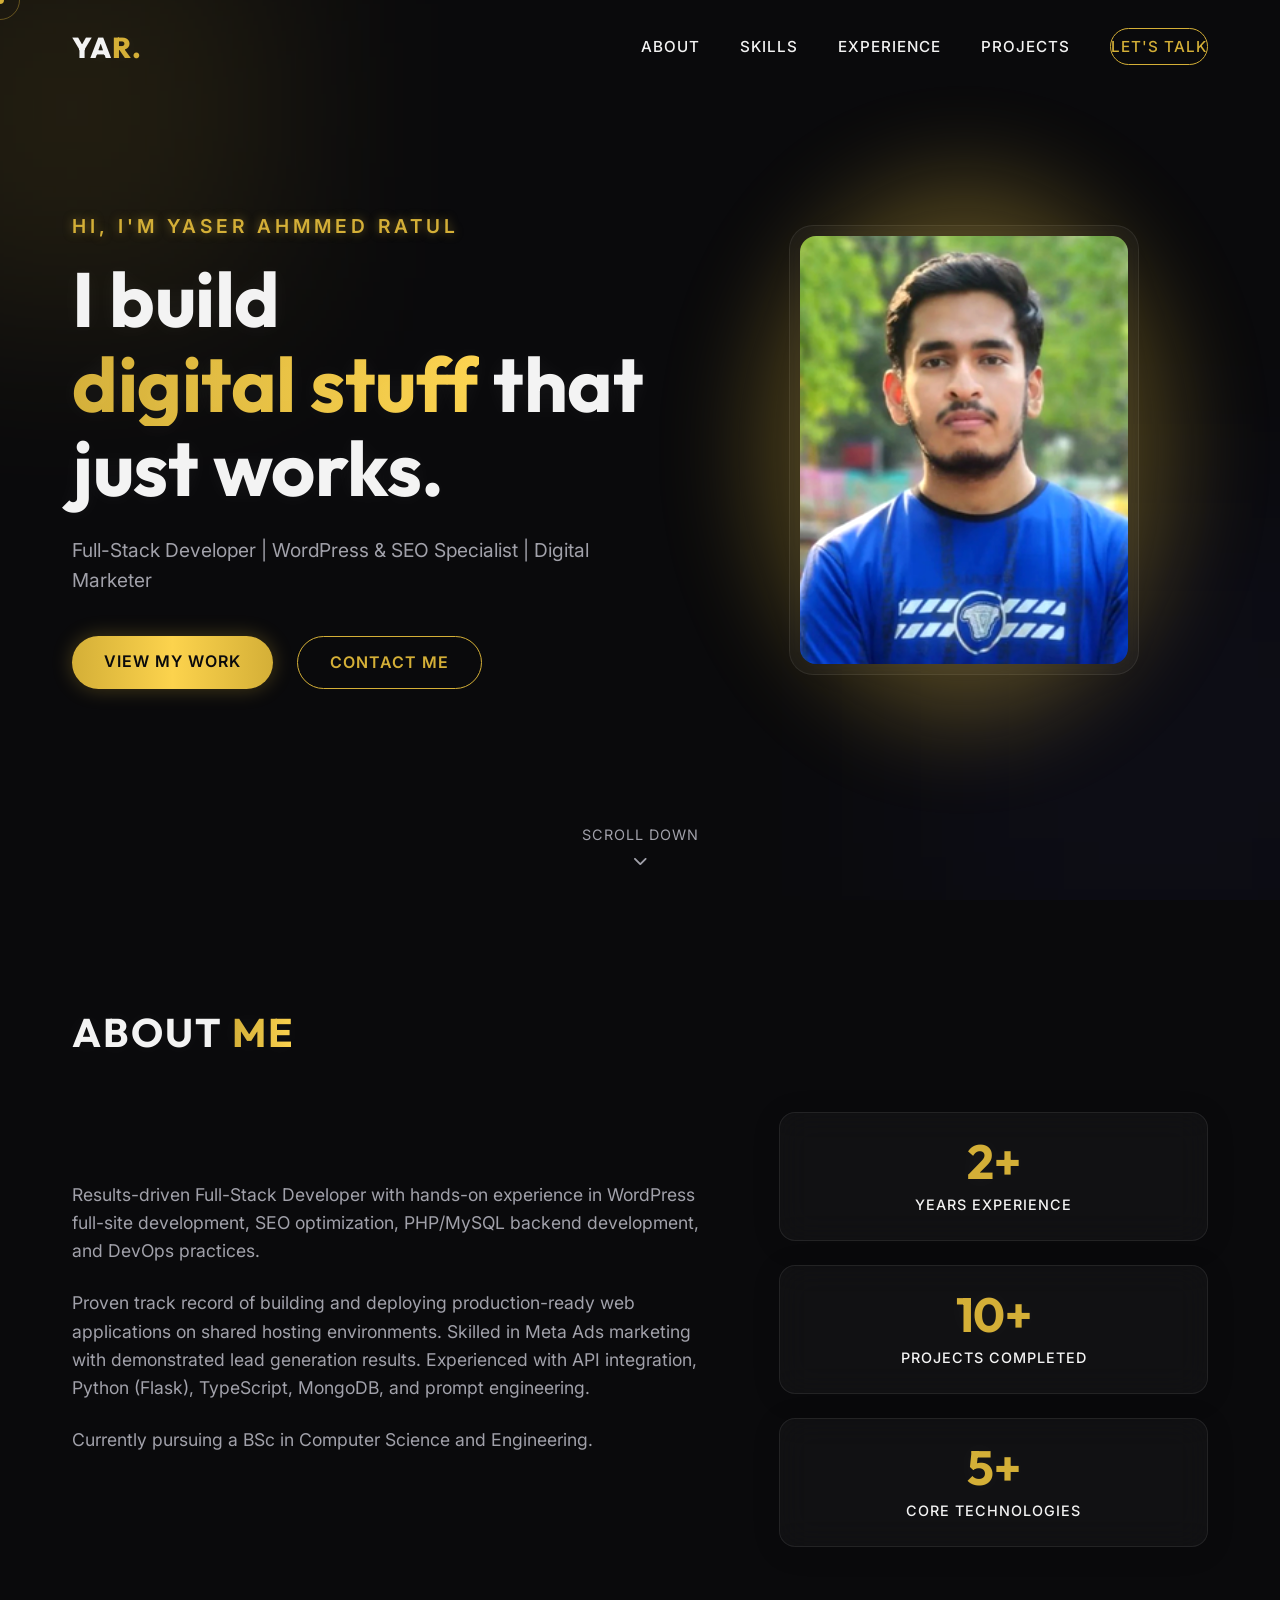
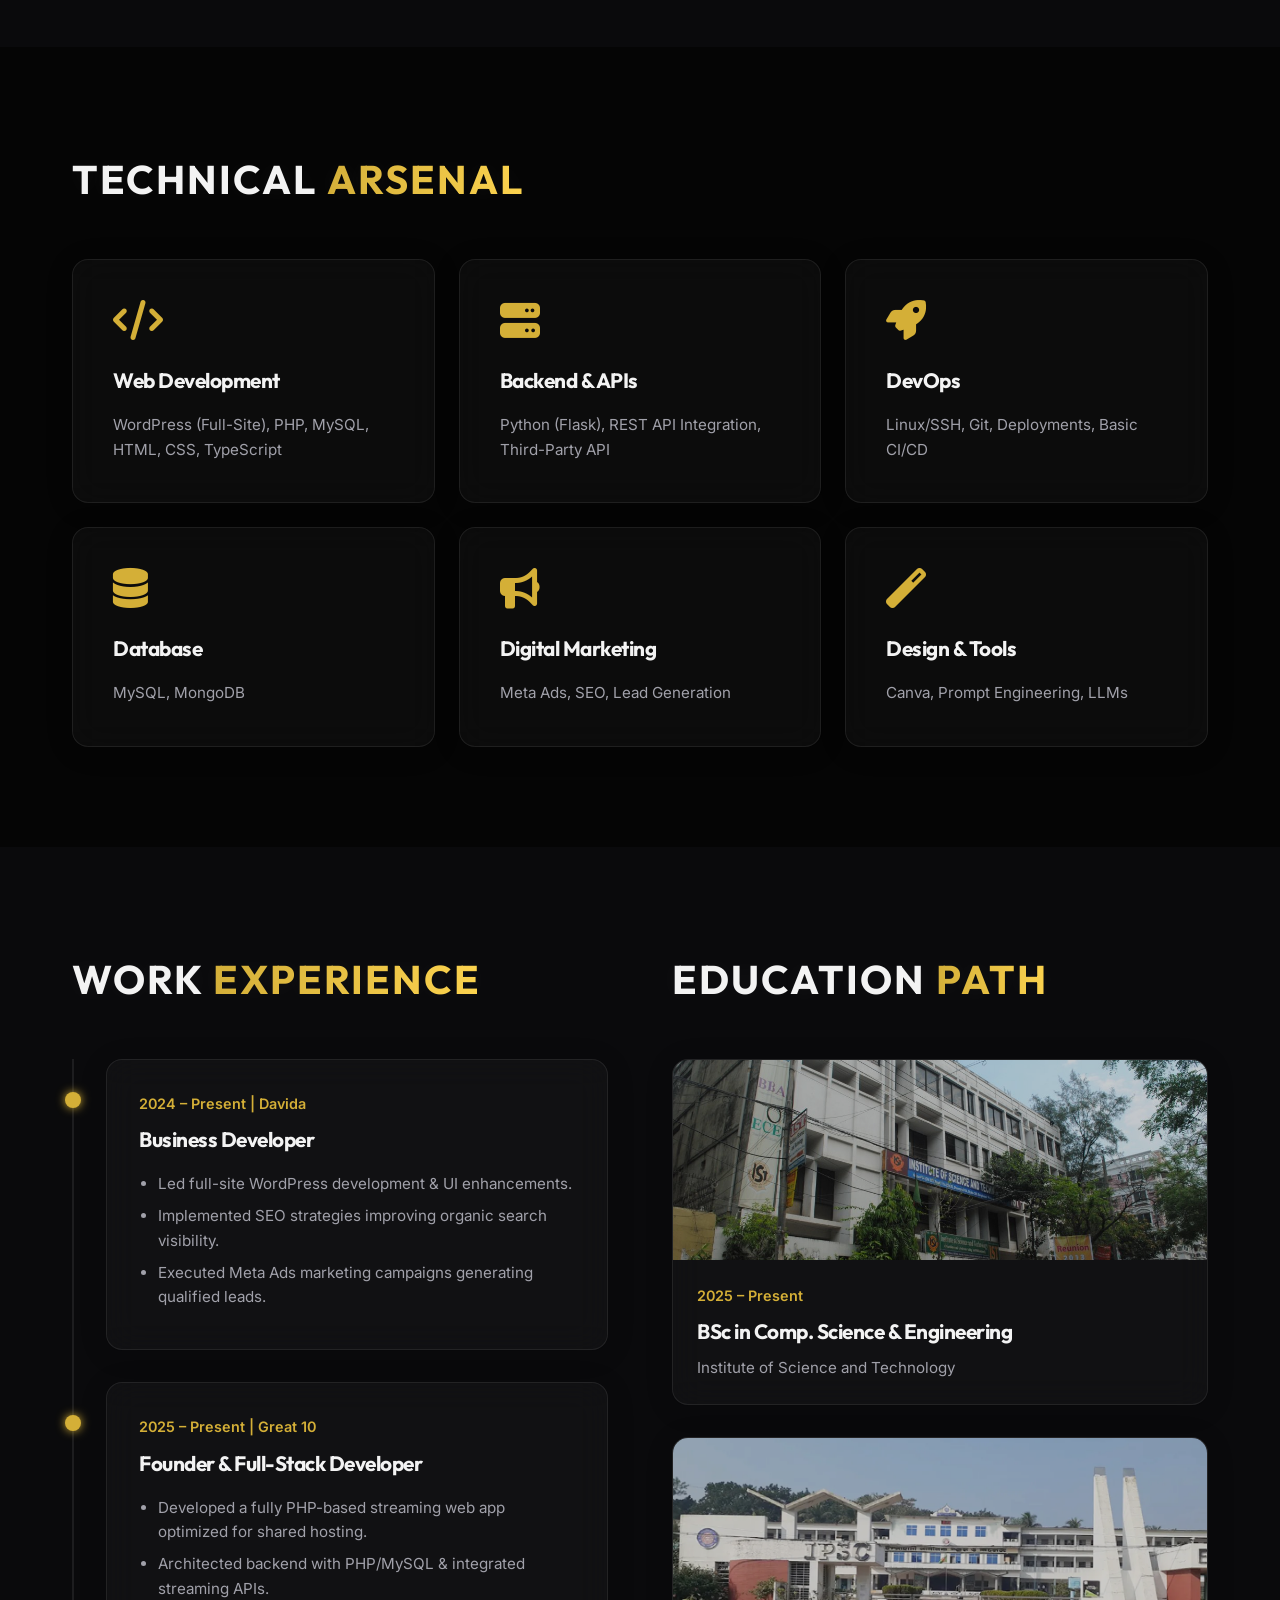
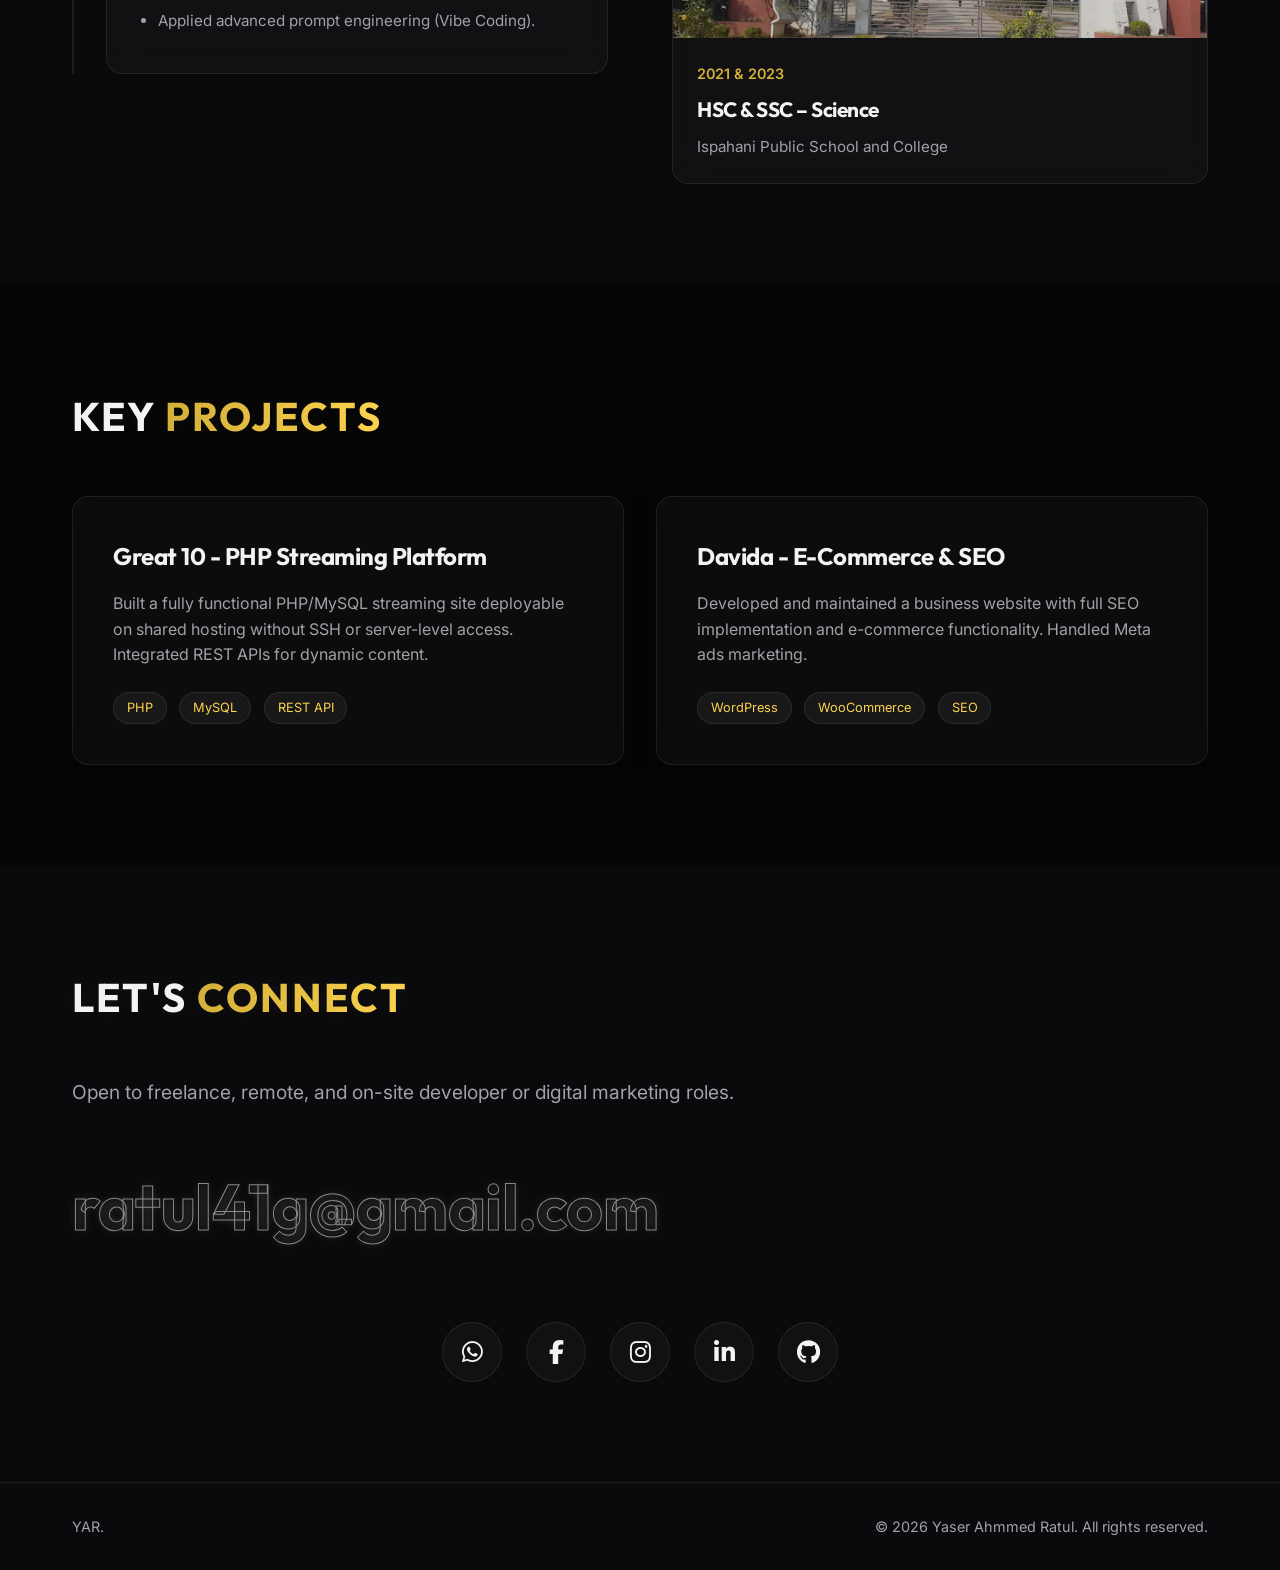
==== index.html @ ee49b5e1 "Add precise social links and glowing hover brand colors" ====
<!DOCTYPE html>
<html lang="en">

<head>
    <meta charset="UTF-8">
    <meta name="viewport" content="width=device-width, initial-scale=1.0">
    <title>Yaser Ahmmed Ratul | Full-Stack Developer & SEO Specialist</title>

    <!-- SEO & Metadata -->
    <meta name="description"
        content="Portfolio of Yaser Ahmmed Ratul, a Full-Stack Developer, WordPress Expert, and SEO Specialist from Bangladesh. View my projects, skills, and experience.">
    <meta name="keywords"
        content="Yaser Ahmmed Ratul, Full-Stack Developer, WordPress Specialist, SEO Specialist, Digital Marketer, Bangladesh, PHP">
    <meta name="author" content="Yaser Ahmmed Ratul">
    <meta name="robots" content="index, follow, max-image-preview:large, max-snippet:-1, max-video-preview:-1">

    <!-- GEO & AEO Settings -->
    <meta name="geo.region" content="BD-C" />
    <meta name="geo.placename" content="Cumilla" />
    <meta name="geo.position" content="23.4682;91.1790" />
    <meta name="ICBM" content="23.4682, 91.1790" />

    <!-- Open Graph / Meta -->
    <meta property="og:type" content="website">
    <meta property="og:url" content="https://yaratul.com/">
    <meta property="og:title" content="Yaser Ahmmed Ratul | Full-Stack Developer">
    <meta property="og:description"
        content="Portfolio of Yaser Ahmmed Ratul, a Full-Stack Developer, WordPress Expert, and SEO Specialist from Bangladesh.">
    <meta property="og:image" content="https://yaratul.com/media/my image/soloyokonu.png">

    <!-- Twitter -->
    <meta name="twitter:card" content="summary_large_image">
    <meta name="twitter:url" content="https://yaratul.com/">
    <meta name="twitter:title" content="Yaser Ahmmed Ratul | Full-Stack Developer">
    <meta name="twitter:description"
        content="Portfolio of Yaser Ahmmed Ratul, a Full-Stack Developer, WordPress Expert, and SEO Specialist from Bangladesh.">
    <meta name="twitter:image" content="https://yaratul.com/media/my image/soloyokonu.png">

    <!-- Google Search Console -->
    <meta name="google-site-verification" content="tFfBGvpHfmE4VrG6FOcu9YfHw10dLRAMme4nJs7y-UA" />

    <!-- Dynamic Favicon (SVG Emoji) -->
    <link rel="icon"
        href="data:image/svg+xml,<svg xmlns=%22http://www.w3.org/2000/svg%22 viewBox=%220 0 100 100%22><text y=%22.9em%22 font-size=%2290%22>👨‍💻</text></svg>">

    <!-- Google tag (gtag.js) GA4 -->
    <script async src="https://www.googletagmanager.com/gtag/js?id=G-6D3JZYC4LP"></script>
    <script>
        window.dataLayer = window.dataLayer || [];
        function gtag() { dataLayer.push(arguments); }
        gtag('js', new Date());
        gtag('config', 'G-6D3JZYC4LP');
    </script>

    <!-- JSON-LD Schema (AEO/SEO) -->
    <script type="application/ld+json">
    {
      "@context": "https://schema.org",
      "@type": "Person",
      "name": "Yaser Ahmmed Ratul",
      "url": "https://yaratul.com/",
      "image": "https://yaratul.com/media/my image/soloyokonu.png",
      "jobTitle": "Full-Stack Developer & SEO Specialist",
      "address": {
        "@type": "PostalAddress",
        "addressLocality": "Cumilla",
        "addressCountry": "BD"
      },
      "sameAs": [
        "https://github.com/yaratul2005"
      ],
      "knowsAbout": ["Full-Stack Development", "WordPress", "SEO", "Digital Marketing", "Python", "PHP"]
    }
    </script>

    <!-- Fonts -->
    <link rel="preconnect" href="https://fonts.googleapis.com">
    <link rel="preconnect" href="https://fonts.gstatic.com" crossorigin>
    <link
        href="https://fonts.googleapis.com/css2?family=Inter:wght@300;400;500;600&family=Outfit:wght@300;400;600;700;800&display=swap"
        rel="stylesheet">
    <!-- Font Awesome -->
    <link rel="stylesheet" href="https://cdnjs.cloudflare.com/ajax/libs/font-awesome/6.4.0/css/all.min.css">
    <!-- CSS -->
    <link rel="stylesheet" href="styles.css">
</head>

<body>
    <!-- Custom Cursor -->
    <div class="cursor"></div>
    <div class="cursor-follower"></div>

    <!-- Navigation -->
    <nav class="navbar">
        <div class="nav-container">
            <a href="#home" class="logo">YA<span>R.</span></a>
            <ul class="nav-links">
                <li><a href="#about">About</a></li>
                <li><a href="#skills">Skills</a></li>
                <li><a href="#experience">Experience</a></li>
                <li><a href="#projects">Projects</a></li>
                <li><a href="#contact" class="btn-outline">Let's Talk</a></li>
            </ul>
            <div class="hamburger">
                <i class="fas fa-bars"></i>
            </div>
        </div>
    </nav>

    <!-- Main Content -->
    <main>
        <!-- Hero Section -->
        <section id="home" class="hero">
            <div class="hero-bg-blobs">
                <div class="blob blob-1"></div>
                <div class="blob blob-2"></div>
            </div>
            <div class="hero-content container has-image">
                <div class="hero-text-area">
                    <p class="subtitle fade-up">Hi, I'm Yaser Ahmmed Ratul</p>
                    <h1 class="fade-up delay-1">I build <span class="text-gradient">digital stuff</span> that <br />just
                        works.</h1>
                    <p class="description fade-up delay-2">Full-Stack Developer | WordPress & SEO Specialist | Digital
                        Marketer</p>
                    <div class="hero-actions fade-up delay-3">
                        <a href="#projects" class="btn-primary">View My Work</a>
                        <a href="mailto:ratul41g@gmail.com" class="btn-secondary">Contact Me</a>
                    </div>
                </div>
                <div class="hero-image-area fade-up delay-2">
                    <div class="image-frame glassmorphism">
                        <img src="media/my image/soloyokonu.png" alt="Yaser Ahmmed Ratul" class="profile-img">
                        <div class="image-glow"></div>
                    </div>
                </div>
            </div>
            <div class="scroll-indicator">
                <span>Scroll Down</span>
                <i class="fas fa-chevron-down"></i>
            </div>
        </section>

        <!-- About Section -->
        <section id="about" class="about section-padding">
            <div class="container">
                <h2 class="section-title slide-in-left">About <span class="text-gradient">Me</span></h2>
                <div class="about-grid">
                    <div class="about-text slide-in-left delay-1">
                        <p>Results-driven Full-Stack Developer with hands-on experience in WordPress full-site
                            development, SEO optimization, PHP/MySQL backend development, and DevOps practices.</p>
                        <p>Proven track record of building and deploying production-ready web applications on shared
                            hosting environments. Skilled in Meta Ads marketing with demonstrated lead generation
                            results. Experienced with API integration, Python (Flask), TypeScript, MongoDB, and prompt
                            engineering.</p>
                        <p>Currently pursuing a BSc in Computer Science and Engineering.</p>
                    </div>
                    <div class="about-stats slide-in-right delay-1">
                        <div class="stat-card glassmorphism">
                            <h3>2+</h3>
                            <p>Years Experience</p>
                        </div>
                        <div class="stat-card glassmorphism">
                            <h3>10+</h3>
                            <p>Projects Completed</p>
                        </div>
                        <div class="stat-card glassmorphism">
                            <h3>5+</h3>
                            <p>Core Technologies</p>
                        </div>
                    </div>
                </div>
            </div>
        </section>

        <!-- Skills Section -->
        <section id="skills" class="skills section-padding bg-darker">
            <div class="container">
                <h2 class="section-title slide-in-bottom">Technical <span class="text-gradient">Arsenal</span></h2>
                <div class="bento-grid">
                    <div class="bento-box glassmorphism scale-in">
                        <i class="fas fa-code bento-icon"></i>
                        <h3>Web Development</h3>
                        <p>WordPress (Full-Site), PHP, MySQL, HTML, CSS, TypeScript</p>
                    </div>
                    <div class="bento-box glassmorphism scale-in delay-1">
                        <i class="fas fa-server bento-icon"></i>
                        <h3>Backend & APIs</h3>
                        <p>Python (Flask), REST API Integration, Third-Party API</p>
                    </div>
                    <div class="bento-box glassmorphism scale-in delay-2">
                        <i class="fas fa-rocket bento-icon"></i>
                        <h3>DevOps</h3>
                        <p>Linux/SSH, Git, Deployments, Basic CI/CD</p>
                    </div>
                    <div class="bento-box glassmorphism scale-in delay-1">
                        <i class="fas fa-database bento-icon"></i>
                        <h3>Database</h3>
                        <p>MySQL, MongoDB</p>
                    </div>
                    <div class="bento-box glassmorphism scale-in delay-2">
                        <i class="fas fa-bullhorn bento-icon"></i>
                        <h3>Digital Marketing</h3>
                        <p>Meta Ads, SEO, Lead Generation</p>
                    </div>
                    <div class="bento-box glassmorphism scale-in delay-3">
                        <i class="fas fa-magic bento-icon"></i>
                        <h3>Design & Tools</h3>
                        <p>Canva, Prompt Engineering, LLMs</p>
                    </div>
                </div>
            </div>
        </section>

        <!-- Experience & Education -->
        <section id="experience" class="timeline-section section-padding">
            <div class="container">
                <div class="timeline-wrapper">
                    <div class="timeline-column slide-in-left">
                        <h2 class="section-title">Work <span class="text-gradient">Experience</span></h2>
                        <div class="timeline">
                            <div class="timeline-item glassmorphism">
                                <div class="timeline-dot"></div>
                                <div class="timeline-date">2024 – Present | Davida</div>
                                <h3>Business Developer</h3>
                                <ul>
                                    <li>Led full-site WordPress development & UI enhancements.</li>
                                    <li>Implemented SEO strategies improving organic search visibility.</li>
                                    <li>Executed Meta Ads marketing campaigns generating qualified leads.</li>
                                </ul>
                            </div>
                            <div class="timeline-item glassmorphism">
                                <div class="timeline-dot"></div>
                                <div class="timeline-date">2025 – Present | Great 10</div>
                                <h3>Founder & Full-Stack Developer</h3>
                                <ul>
                                    <li>Developed a fully PHP-based streaming web app optimized for shared hosting.</li>
                                    <li>Architected backend with PHP/MySQL & integrated streaming APIs.</li>
                                    <li>Applied advanced prompt engineering (Vibe Coding).</li>
                                </ul>
                            </div>
                        </div>
                    </div>

                    <div class="timeline-column slide-in-right">
                        <h2 class="section-title">Education <span class="text-gradient">Path</span></h2>
                        <div class="edu-visual-list">
                            <div class="edu-card glassmorphism">
                                <div class="edu-img-wrapper">
                                    <img src="media/university/hwuy.jpg" alt="University" class="edu-img">
                                </div>
                                <div class="edu-content">
                                    <div class="timeline-date">2025 – Present</div>
                                    <h3>BSc in Comp. Science & Engineering</h3>
                                    <p>Institute of Science and Technology</p>
                                </div>
                            </div>
                            <div class="edu-card glassmorphism">
                                <div class="edu-img-wrapper">
                                    <img src="media/school/wjdwiuehd.webp" alt="School" class="edu-img">
                                </div>
                                <div class="edu-content">
                                    <div class="timeline-date">2021 & 2023</div>
                                    <h3>HSC & SSC – Science</h3>
                                    <p>Ispahani Public School and College</p>
                                </div>
                            </div>
                        </div>
                    </div>
                </div>
            </div>
        </section>

        <!-- Projects Section -->
        <section id="projects" class="projects section-padding bg-darker">
            <div class="container">
                <h2 class="section-title slide-in-bottom">Key <span class="text-gradient">Projects</span></h2>
                <div class="projects-grid">
                    <div class="project-card glassmorphism scale-in">
                        <div class="project-content">
                            <h3>Great 10 - PHP Streaming Platform</h3>
                            <p>Built a fully functional PHP/MySQL streaming site deployable on shared hosting without
                                SSH or server-level access. Integrated REST APIs for dynamic content.</p>
                            <div class="project-tech">
                                <span>PHP</span>
                                <span>MySQL</span>
                                <span>REST API</span>
                            </div>
                        </div>
                        <div class="project-overlay">
                            <a href="#" class="project-link"><i class="fas fa-external-link-alt"></i></a>
                        </div>
                    </div>
                    <div class="project-card glassmorphism scale-in delay-1">
                        <div class="project-content">
                            <h3>Davida - E-Commerce & SEO</h3>
                            <p>Developed and maintained a business website with full SEO implementation and e-commerce
                                functionality. Handled Meta ads marketing.</p>
                            <div class="project-tech">
                                <span>WordPress</span>
                                <span>WooCommerce</span>
                                <span>SEO</span>
                            </div>
                        </div>
                        <div class="project-overlay">
                            <a href="#" class="project-link"><i class="fas fa-external-link-alt"></i></a>
                        </div>
                    </div>
                </div>
            </div>
        </section>

        <!-- Contact Section -->
        <section id="contact" class="contact section-padding">
            <div class="container text-center">
                <h2 class="section-title slide-in-bottom">Let's <span class="text-gradient">Connect</span></h2>
                <p class="contact-subtitle fade-up delay-1">Open to freelance, remote, and on-site developer or digital
                    marketing roles.</p>

                <a href="mailto:ratul41g@gmail.com" class="mega-link fade-up delay-2"
                    data-text="ratul41g@gmail.com">ratul41g@gmail.com</a>

                <div class="social-links fade-up delay-3">
                    <a href="https://wa.me/8801722081109" target="_blank" class="social-icon whatsapp"
                        aria-label="WhatsApp"><i class="fab fa-whatsapp"></i></a>
                    <a href="https://www.facebook.com/yaratul2004/" target="_blank" class="social-icon facebook"
                        aria-label="Facebook"><i class="fab fa-facebook-f"></i></a>
                    <a href="https://www.instagram.com/i.m.ratul/" target="_blank" class="social-icon instagram"
                        aria-label="Instagram"><i class="fab fa-instagram"></i></a>
                    <a href="https://www.linkedin.com/in/yaratul2004/" target="_blank" class="social-icon linkedin"
                        aria-label="LinkedIn"><i class="fab fa-linkedin-in"></i></a>
                    <a href="https://github.com/yaratul2005" target="_blank" class="social-icon github"
                        aria-label="GitHub"><i class="fab fa-github"></i></a>
                </div>
            </div>
        </section>
    </main>

    <!-- Footer -->
    <footer>
        <div class="container footer-content">
            <div class="footer-logo">YA<span>R.</span></div>
            <p>&copy; 2026 Yaser Ahmmed Ratul. All rights reserved.</p>
        </div>
    </footer>

    <!-- Scripts -->
    <script src="script.js"></script>
</body>

</html>
---- styles.css ----
/* =========================================
   CSS Variables & Configuration
   ========================================= */
:root {
    --bg-main: #0a0a0c;
    --bg-darker: #050505;
    --text-main: #f3f3f3;
    --text-muted: #a1a1aa;
    --accent-primary: #d4af37;
    /* Luxury Gold */
    --accent-secondary: #fcd34d;
    --gradient-glow: linear-gradient(90deg, #d4af37, #fcd34d, #d4af37);
    --glass-bg: rgba(255, 255, 255, 0.03);
    --glass-border: rgba(255, 255, 255, 0.08);
    --transition-fast: 0.3s cubic-bezier(0.4, 0, 0.2, 1);
    --transition-slow: 0.6s cubic-bezier(0.16, 1, 0.3, 1);
    --font-heading: 'Outfit', sans-serif;
    --font-body: 'Inter', sans-serif;
}

/* =========================================
   Reset & Base Styles
   ========================================= */
* {
    margin: 0;
    padding: 0;
    box-sizing: border-box;
    cursor: none;
    /* Custom cursor used */
}

html {
    scroll-behavior: smooth;
    overflow-x: hidden;
}

body {
    background-color: var(--bg-main);
    color: var(--text-main);
    font-family: var(--font-body);
    line-height: 1.6;
    overflow-x: hidden;
    -webkit-font-smoothing: antialiased;
    text-rendering: optimizeLegibility;
}

h1,
h2,
h3,
h4,
.logo,
.mega-link {
    font-family: var(--font-heading);
    font-weight: 700;
    letter-spacing: -0.5px;
    text-shadow: 0 0 20px rgba(255, 255, 255, 0.05);
}

a {
    color: inherit;
    text-decoration: none;
}

ul {
    list-style: none;
}

.container {
    max-width: 1200px;
    margin: 0 auto;
    padding: 0 2rem;
}

.section-padding {
    padding: 100px 0;
}

.bg-darker {
    background-color: var(--bg-darker);
}

.text-gradient {
    background: var(--gradient-glow);
    background-clip: text;
    -webkit-background-clip: text;
    -webkit-text-fill-color: transparent;
    background-size: 200% auto;
    animation: gradientShine 3s linear infinite, glowPulse 2s ease-in-out infinite alternate;
    position: relative;
    display: inline-block;
}

@keyframes gradientShine {
    to {
        background-position: 200% center;
    }
}

@keyframes glowPulse {
    0% {
        filter: drop-shadow(0 0 10px rgba(212, 175, 55, 0.3));
    }

    100% {
        filter: drop-shadow(0 0 25px rgba(212, 175, 55, 0.8));
    }
}

/* =========================================
   Custom Cursor
   ========================================= */
.cursor {
    width: 8px;
    height: 8px;
    background: var(--accent-primary);
    border-radius: 50%;
    position: fixed;
    top: 0;
    left: 0;
    pointer-events: none;
    z-index: 9999;
    transform: translate(-50%, -50%);
    transition: transform 0.1s;
}

.cursor-follower {
    width: 40px;
    height: 40px;
    border: 1px solid rgba(212, 175, 55, 0.4);
    border-radius: 50%;
    position: fixed;
    top: 0;
    left: 0;
    pointer-events: none;
    z-index: 9998;
    transform: translate(-50%, -50%);
    transition: transform 0.3s ease-out, width 0.3s, height 0.3s, background 0.3s;
}

.cursor-hover {
    transform: translate(-50%, -50%) scale(1.5);
    background: rgba(212, 175, 55, 0.1);
    border-color: transparent;
}

@media (max-width: 768px) {

    .cursor,
    .cursor-follower {
        display: none;
    }

    * {
        cursor: auto;
    }
}

/* =========================================
   Glassmorphism Utility
   ========================================= */
.glassmorphism {
    background: var(--glass-bg);
    backdrop-filter: blur(16px);
    -webkit-backdrop-filter: blur(16px);
    border: 1px solid var(--glass-border);
    border-radius: 16px;
    box-shadow: 0 4px 30px rgba(0, 0, 0, 0.1);
    transition: var(--transition-fast);
}

.glassmorphism:hover {
    border-color: rgba(212, 175, 55, 0.3);
    transform: translateY(-5px);
    box-shadow: 0 10px 40px rgba(212, 175, 55, 0.1);
}

/* =========================================
   Navigation
   ========================================= */
.navbar {
    position: fixed;
    top: 0;
    width: 100%;
    z-index: 1000;
    padding: 1.5rem 0;
    transition: var(--transition-fast);
}

.navbar.scrolled {
    padding: 1rem 0;
    background: rgba(10, 10, 12, 0.8);
    backdrop-filter: blur(20px);
    border-bottom: 1px solid var(--glass-border);
}

.nav-container {
    display: flex;
    justify-content: space-between;
    align-items: center;
    max-width: 1200px;
    margin: 0 auto;
    padding: 0 2rem;
}

.logo {
    font-size: 1.8rem;
    font-weight: 800;
    letter-spacing: 1px;
}

.logo span {
    color: var(--accent-primary);
}

.nav-links {
    display: flex;
    align-items: center;
    gap: 2.5rem;
}

.nav-links a {
    font-size: 0.95rem;
    font-weight: 500;
    text-transform: uppercase;
    letter-spacing: 1px;
    position: relative;
    padding: 0.5rem 0;
    transition: var(--transition-fast);
}

.nav-links a:not(.btn-outline)::after {
    content: '';
    position: absolute;
    bottom: 0;
    left: 0;
    width: 0;
    height: 2px;
    background: var(--accent-primary);
    transition: var(--transition-fast);
}

.nav-links a:not(.btn-outline):hover::after {
    width: 100%;
}

.btn-outline {
    border: 1px solid var(--accent-primary);
    padding: 0.6rem 1.5rem;
    border-radius: 30px;
    color: var(--accent-primary);
}

.btn-outline:hover {
    background: var(--accent-primary);
    color: var(--bg-main);
}

.hamburger {
    display: none;
    font-size: 1.5rem;
}

/* =========================================
   Buttons
   ========================================= */
.btn-primary,
.btn-secondary {
    display: inline-block;
    padding: 0.8rem 2rem;
    border-radius: 30px;
    font-weight: 600;
    font-size: 1rem;
    text-transform: uppercase;
    letter-spacing: 1px;
    transition: var(--transition-fast);
}

.btn-primary {
    background: var(--gradient-glow);
    color: var(--bg-main);
    box-shadow: 0 0 20px rgba(212, 175, 55, 0.3);
}

.btn-primary:hover {
    transform: translateY(-3px) scale(1.02);
    box-shadow: 0 10px 30px rgba(212, 175, 55, 0.5);
}

.btn-secondary {
    background: transparent;
    border: 1px solid var(--accent-primary);
    color: var(--accent-primary);
}

.btn-secondary:hover {
    background: rgba(212, 175, 55, 0.1);
    transform: translateY(-3px);
}

/* =========================================
   Hero Section
   ========================================= */
.hero {
    min-height: 100vh;
    display: flex;
    align-items: center;
    position: relative;
    overflow: hidden;
}

.hero-bg-blobs {
    position: absolute;
    top: 0;
    left: 0;
    width: 100%;
    height: 100%;
    z-index: -1;
    overflow: hidden;
}

.blob {
    position: absolute;
    filter: blur(100px);
    opacity: 0.4;
    animation: float 10s infinite ease-in-out;
}

.blob-1 {
    width: 400px;
    height: 400px;
    background: rgba(212, 175, 55, 0.3);
    top: -10%;
    left: -10%;
}

.blob-2 {
    width: 500px;
    height: 500px;
    background: rgba(100, 100, 255, 0.1);
    bottom: -10%;
    right: -10%;
    animation-delay: -5s;
}

@keyframes float {

    0%,
    100% {
        transform: translate(0, 0) scale(1);
    }

    50% {
        transform: translate(30px, -30px) scale(1.05);
    }
}

.hero-content {
    position: relative;
    z-index: 1;
    width: 100%;
}

.hero-content.has-image {
    display: grid;
    grid-template-columns: 1.2fr 1fr;
    gap: 4rem;
    align-items: center;
}

.hero-image-area {
    display: flex;
    justify-content: center;
    position: relative;
}

.image-frame {
    position: relative;
    width: 350px;
    height: 450px;
    border-radius: 24px;
    overflow: visible;
    padding: 10px;
    animation: float 6s ease-in-out infinite;
}

.profile-img {
    width: 100%;
    height: 100%;
    object-fit: cover;
    border-radius: 16px;
    position: relative;
    z-index: 2;
    filter: contrast(1.1) saturate(1.1);
}

.image-glow {
    position: absolute;
    top: -10%;
    left: -10%;
    width: 120%;
    height: 120%;
    background: var(--gradient-glow);
    filter: blur(50px);
    opacity: 0.3;
    z-index: 1;
    border-radius: 50%;
    animation: pulseGlow 4s alternate infinite;
}

@keyframes pulseGlow {
    0% {
        opacity: 0.2;
        transform: scale(0.9);
    }

    100% {
        opacity: 0.4;
        transform: scale(1.1);
    }
}

.hero .subtitle {
    font-size: 1.2rem;
    color: var(--accent-primary);
    margin-bottom: 1rem;
    letter-spacing: 4px;
    text-transform: uppercase;
    font-weight: 600;
    text-shadow: 0 0 10px rgba(212, 175, 55, 0.5);
    animation: textBreathe 3s ease-in-out infinite alternate;
}

@keyframes textBreathe {
    0% {
        opacity: 0.8;
        letter-spacing: 4px;
        text-shadow: 0 0 10px rgba(212, 175, 55, 0.5);
    }

    100% {
        opacity: 1;
        letter-spacing: 6px;
        text-shadow: 0 0 25px rgba(212, 175, 55, 1);
    }
}

.hero h1 {
    font-size: clamp(3rem, 6vw, 5.5rem);
    line-height: 1.1;
    margin-bottom: 1.5rem;
}

.hero .description {
    font-size: 1.2rem;
    color: var(--text-muted);
    max-width: 600px;
    margin-bottom: 2.5rem;
}

.hero-actions {
    display: flex;
    gap: 1.5rem;
}

.scroll-indicator {
    position: absolute;
    bottom: 2rem;
    left: 50%;
    transform: translateX(-50%);
    display: flex;
    flex-direction: column;
    align-items: center;
    gap: 0.5rem;
    color: var(--text-muted);
    font-size: 0.9rem;
    letter-spacing: 1px;
    text-transform: uppercase;
    animation: bounce 2s infinite;
}

@keyframes bounce {

    0%,
    20%,
    50%,
    80%,
    100% {
        transform: translateY(0) translateX(-50%);
    }

    40% {
        transform: translateY(-10px) translateX(-50%);
    }

    60% {
        transform: translateY(-5px) translateX(-50%);
    }
}

/* =========================================
   Sections General
   ========================================= */
.section-title {
    font-size: 2.5rem;
    margin-bottom: 3rem;
    text-transform: uppercase;
    letter-spacing: 2px;
    position: relative;
    display: inline-block;
    transition: var(--transition-slow);
}

.section-title:hover {
    letter-spacing: 4px;
    text-shadow: 0 0 25px rgba(212, 175, 55, 0.6);
    color: var(--accent-secondary);
}

/* =========================================
   About Section
   ========================================= */
.about-grid {
    display: grid;
    grid-template-columns: 1.5fr 1fr;
    gap: 4rem;
    align-items: center;
}

.about-text p {
    font-size: 1.1rem;
    color: var(--text-muted);
    margin-bottom: 1.5rem;
}

.about-stats {
    display: flex;
    flex-direction: column;
    gap: 1.5rem;
}

.stat-card {
    padding: 1.5rem;
    text-align: center;
}

.stat-card h3 {
    font-size: 3rem;
    color: var(--accent-primary);
    line-height: 1;
    margin-bottom: 0.5rem;
}

.stat-card p {
    text-transform: uppercase;
    letter-spacing: 1px;
    font-size: 0.9rem;
    font-weight: 500;
}

/* =========================================
   Skills (Bento Grid)
   ========================================= */
.bento-grid {
    display: grid;
    grid-template-columns: repeat(auto-fit, minmax(300px, 1fr));
    gap: 1.5rem;
}

.bento-box {
    padding: 2.5rem;
}

.bento-icon {
    font-size: 2.5rem;
    color: var(--accent-primary);
    margin-bottom: 1.5rem;
}

.bento-box h3 {
    font-size: 1.3rem;
    margin-bottom: 1rem;
}

.bento-box p {
    color: var(--text-muted);
    font-size: 0.95rem;
}

/* =========================================
   Experience Timeline
   ========================================= */
.timeline-wrapper {
    display: grid;
    grid-template-columns: 1fr 1fr;
    gap: 4rem;
}

.timeline {
    position: relative;
    padding-left: 2rem;
    border-left: 2px solid var(--glass-border);
}

.timeline-item {
    position: relative;
    padding: 2rem;
    margin-bottom: 2rem;
}

.timeline-dot {
    position: absolute;
    top: 2rem;
    left: -2.6rem;
    width: 1rem;
    height: 1rem;
    background: var(--accent-primary);
    border-radius: 50%;
    box-shadow: 0 0 10px var(--accent-primary);
}

.timeline-date {
    font-size: 0.9rem;
    color: var(--accent-primary);
    margin-bottom: 0.5rem;
    font-weight: 600;
}

.timeline-item h3 {
    font-size: 1.3rem;
    margin-bottom: 1rem;
}

.timeline-item ul {
    list-style: disc;
    padding-left: 1.2rem;
    color: var(--text-muted);
    font-size: 0.95rem;
}

.timeline-item ul li {
    margin-bottom: 0.5rem;
}

.timeline-item p {
    color: var(--text-muted);
}

/* =========================================
   Education Visual Cards
   ========================================= */
.edu-visual-list {
    display: flex;
    flex-direction: column;
    gap: 2rem;
}

.edu-card {
    overflow: hidden;
    display: flex;
    flex-direction: column;
    transition: var(--transition-fast);
}

.edu-card:hover {
    transform: translateY(-5px) scale(1.02);
    box-shadow: 0 15px 40px rgba(0, 0, 0, 0.5), 0 0 20px rgba(212, 175, 55, 0.2);
    border-color: var(--accent-primary);
}

.edu-img-wrapper {
    width: 100%;
    height: 200px;
    overflow: hidden;
}

.edu-img {
    width: 100%;
    height: 100%;
    object-fit: cover;
    transition: transform 0.6s cubic-bezier(0.16, 1, 0.3, 1);
    filter: brightness(0.8);
}

.edu-card:hover .edu-img {
    transform: scale(1.1);
    filter: brightness(1);
}

.edu-content {
    padding: 1.5rem;
}

.edu-content h3 {
    font-size: 1.3rem;
    margin: 0.5rem 0;
}

.edu-content p {
    color: var(--text-muted);
    font-size: 0.95rem;
}

/* =========================================
   Projects Section
   ========================================= */
.projects-grid {
    display: grid;
    grid-template-columns: repeat(auto-fit, minmax(400px, 1fr));
    gap: 2rem;
}

.project-card {
    position: relative;
    overflow: hidden;
    height: 100%;
    display: flex;
    flex-direction: column;
}

.project-content {
    padding: 2.5rem;
    flex-grow: 1;
}

.project-content h3 {
    font-size: 1.5rem;
    margin-bottom: 1rem;
}

.project-content p {
    color: var(--text-muted);
    margin-bottom: 1.5rem;
}

.project-tech {
    display: flex;
    flex-wrap: wrap;
    gap: 0.8rem;
}

.project-tech span {
    font-size: 0.8rem;
    padding: 0.3rem 0.8rem;
    background: rgba(255, 255, 255, 0.05);
    border-radius: 20px;
    border: 1px solid var(--glass-border);
    color: var(--accent-secondary);
}

.project-overlay {
    position: absolute;
    top: 0;
    left: 0;
    width: 100%;
    height: 100%;
    background: rgba(10, 10, 12, 0.8);
    backdrop-filter: blur(5px);
    display: flex;
    justify-content: center;
    align-items: center;
    opacity: 0;
    transition: var(--transition-fast);
}

.project-card:hover .project-overlay {
    opacity: 1;
}

.project-link {
    width: 60px;
    height: 60px;
    background: var(--gradient-glow);
    border-radius: 50%;
    display: flex;
    justify-content: center;
    align-items: center;
    color: var(--bg-main);
    font-size: 1.5rem;
    transform: scale(0.8);
    transition: var(--transition-fast);
}

.project-card:hover .project-link {
    transform: scale(1);
}

/* =========================================
   Contact Section
   ========================================= */
.contact-subtitle {
    font-size: 1.2rem;
    color: var(--text-muted);
    margin-bottom: 3rem;
}

.mega-link {
    font-size: clamp(2rem, 5vw, 4rem);
    display: inline-block;
    position: relative;
    color: transparent;
    -webkit-text-stroke: 1px rgba(255, 255, 255, 0.5);
    margin-bottom: 4rem;
    transition: var(--transition-slow);
    text-shadow: 0 0 10px rgba(255, 255, 255, 0.1);
}

.mega-link::before {
    content: attr(data-text);
    position: absolute;
    left: 0;
    top: 0;
    width: 0;
    overflow: hidden;
    color: var(--accent-primary);
    -webkit-text-stroke: 1px var(--accent-primary);
    transition: width 0.6s cubic-bezier(0.16, 1, 0.3, 1), filter 0.3s ease;
    white-space: nowrap;
    filter: drop-shadow(0 0 0px var(--accent-primary));
}

.mega-link:hover::before {
    width: 100%;
    filter: drop-shadow(0 0 25px var(--accent-primary));
}

.mega-link:hover {
    transform: scale(1.05);
}

.social-links {
    display: flex;
    justify-content: center;
    gap: 1.5rem;
}

.social-icon {
    width: 60px;
    height: 60px;
    border-radius: 50%;
    border: 1px solid var(--glass-border);
    display: flex;
    justify-content: center;
    align-items: center;
    font-size: 1.5rem;
    transition: all 0.4s cubic-bezier(0.16, 1, 0.3, 1);
    background: var(--glass-bg);
    position: relative;
    overflow: hidden;
    z-index: 1;
}

.social-icon::before {
    content: '';
    position: absolute;
    top: 0;
    left: 0;
    width: 100%;
    height: 100%;
    background: var(--accent-primary);
    z-index: -1;
    transition: transform 0.4s cubic-bezier(0.16, 1, 0.3, 1);
    transform: scale(0);
    border-radius: 50%;
}

.social-icon:hover {
    color: var(--bg-main);
    transform: translateY(-8px) scale(1.1);
    border-color: transparent;
    box-shadow: 0 10px 25px rgba(212, 175, 55, 0.5);
}

.social-icon:hover::before {
    transform: scale(1.2);
}

/* Brand-specific hover colors */
.social-icon.whatsapp:hover::before {
    background: #25D366;
}

.social-icon.whatsapp:hover {
    box-shadow: 0 10px 25px rgba(37, 211, 102, 0.5);
}

.social-icon.facebook:hover::before {
    background: #1877F2;
}

.social-icon.facebook:hover {
    box-shadow: 0 10px 25px rgba(24, 119, 242, 0.5);
}

.social-icon.instagram:hover::before {
    background: linear-gradient(45deg, #f09433 0%, #e6683c 25%, #dc2743 50%, #cc2366 75%, #bc1888 100%);
}

.social-icon.instagram:hover {
    box-shadow: 0 10px 25px rgba(220, 39, 67, 0.5);
}

.social-icon.linkedin:hover::before {
    background: #0A66C2;
}

.social-icon.linkedin:hover {
    box-shadow: 0 10px 25px rgba(10, 102, 194, 0.5);
}

.social-icon.github:hover::before {
    background: #ffffff;
}

.social-icon.github:hover {
    box-shadow: 0 10px 25px rgba(255, 255, 255, 0.5);
    color: #000;
}

/* =========================================
   Footer
   ========================================= */
footer {
    border-top: 1px solid var(--glass-border);
    padding: 2rem 0;
}

.footer-content {
    display: flex;
    justify-content: space-between;
    align-items: center;
    color: var(--text-muted);
    font-size: 0.9rem;
}

/* =========================================
   Animations Classes (Triggered by JS)
   ========================================= */
.fade-up {
    opacity: 0;
    transform: translateY(30px);
    transition: var(--transition-slow);
}

.slide-in-left {
    opacity: 0;
    transform: translateX(-50px);
    transition: var(--transition-slow);
}

.slide-in-right {
    opacity: 0;
    transform: translateX(50px);
    transition: var(--transition-slow);
}

.slide-in-bottom {
    opacity: 0;
    transform: translateY(50px);
    transition: var(--transition-slow);
}

.scale-in {
    opacity: 0;
    transform: scale(0.9);
    transition: var(--transition-slow);
}

.visible {
    opacity: 1 !important;
    transform: translate(0) scale(1) !important;
}

.delay-1 {
    transition-delay: 0.1s;
}

.delay-2 {
    transition-delay: 0.2s;
}

.delay-3 {
    transition-delay: 0.3s;
}

/* =========================================
   Responsive Design
   ========================================= */
@media (max-width: 992px) {
    .timeline-wrapper {
        grid-template-columns: 1fr;
    }

    .about-grid {
        grid-template-columns: 1fr;
    }

    .about-stats {
        flex-direction: row;
        justify-content: space-between;
    }
}

@media (max-width: 768px) {
    .nav-links {
        position: fixed;
        top: 0;
        right: -100%;
        height: 100vh;
        width: 70%;
        background: rgba(10, 10, 12, 0.95);
        backdrop-filter: blur(20px);
        flex-direction: column;
        justify-content: center;
        transition: 0.4s ease;
    }

    .nav-links.active {
        right: 0;
    }

    .hamburger {
        display: block;
        z-index: 1001;
    }

    .hero-content.has-image {
        grid-template-columns: 1fr;
        text-align: center;
        gap: 3rem;
        margin-top: 5rem;
    }

    .hero-actions {
        justify-content: center;
    }

    .image-frame {
        width: 280px;
        height: 350px;
        margin: 0 auto;
    }

    .hero h1 {
        font-size: 2.5rem;
    }

    .hero .description {
        font-size: 1rem;
        margin-left: auto;
        margin-right: auto;
    }

    .about-stats {
        flex-direction: column;
    }

    .projects-grid {
        grid-template-columns: 1fr;
    }
}
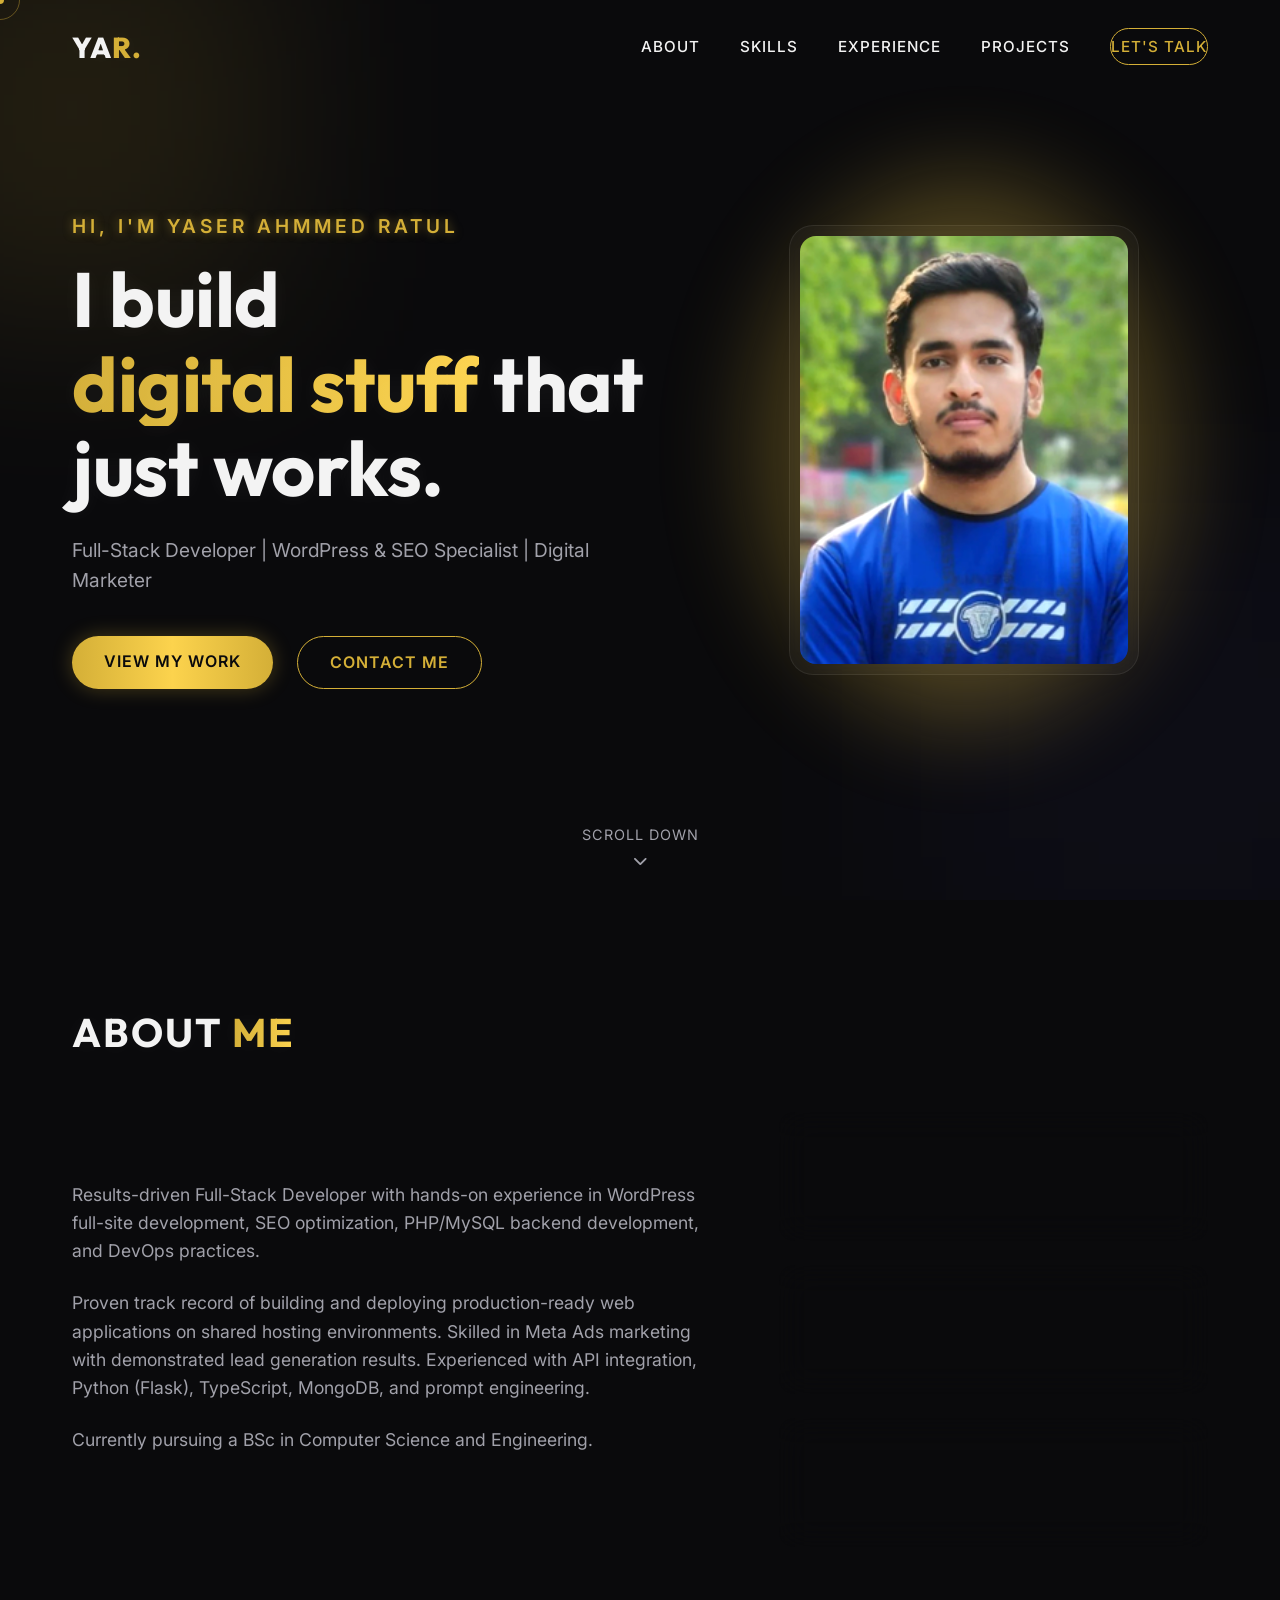
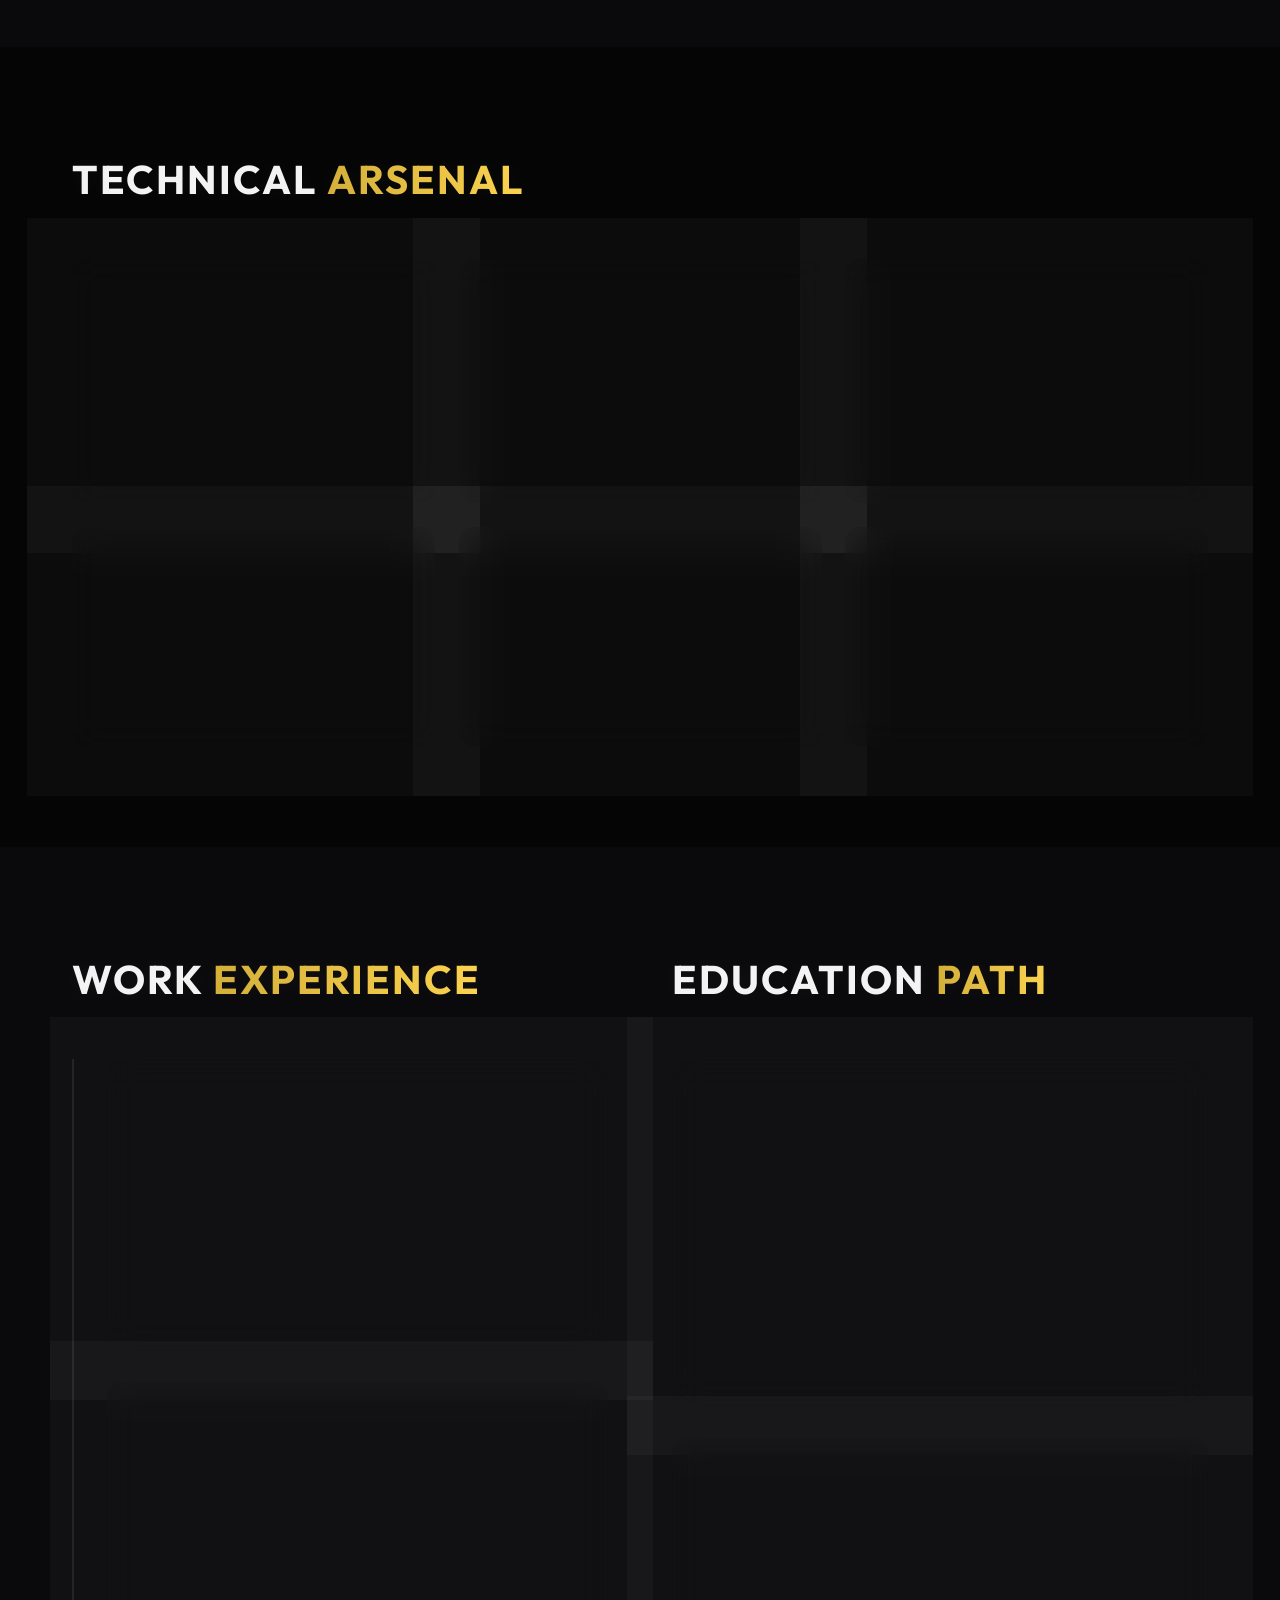
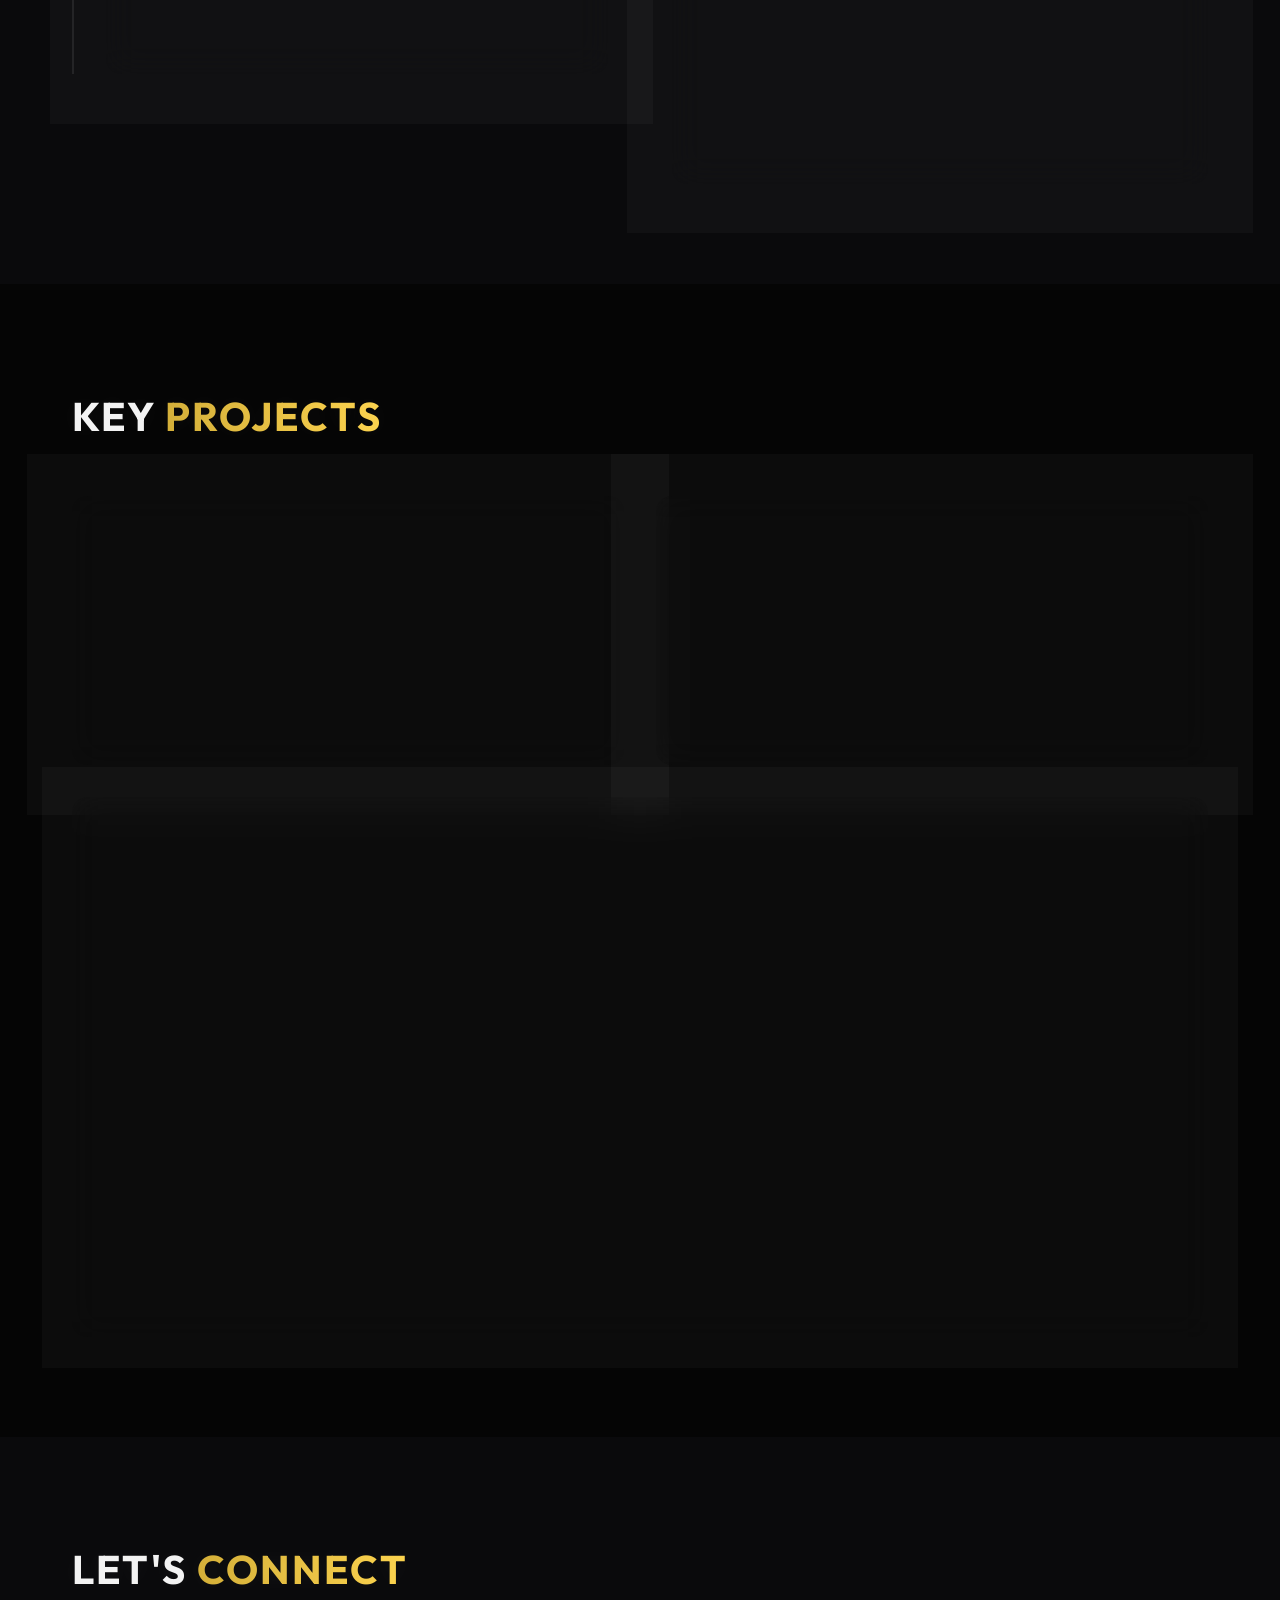
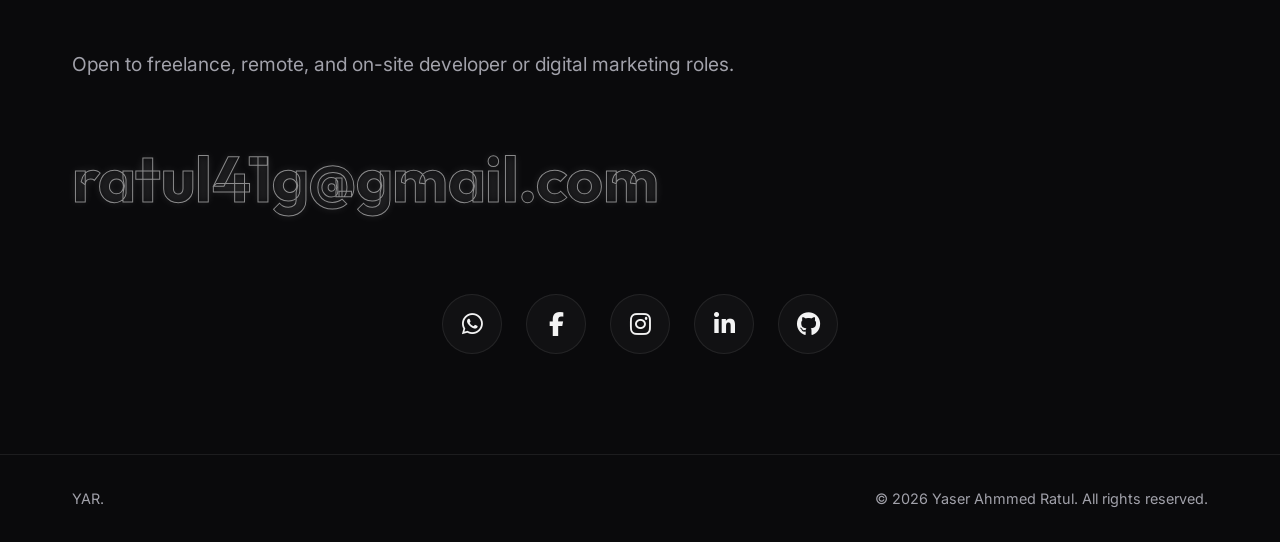
==== commit ef2a0233: "Add restricted API Payment Gateway project and image gallery" ====
--- a/index.html
+++ b/index.html
@@ -305,6 +305,40 @@
                             <a href="#" class="project-link"><i class="fas fa-external-link-alt"></i></a>
                         </div>
                     </div>
+
+                    <!-- Restricted Project -->
+                    <div class="project-card glassmorphism scale-in delay-2 restricted-card">
+                        <div class="project-content">
+                            <div class="restricted-badge"><i class="fas fa-lock"></i> Restricted Access</div>
+                            <h3>API Payment Gateway (PayPal Payflow Pro)</h3>
+                            <p>An ethically manipulated, reverse-engineered FastAPI payment gateway featuring random
+                                UA/Browser fingerprinting, residential IPs, and transparent responses. Strictly
+                                restricted user rights.</p>
+                            <ul class="project-features">
+                                <li><i class="fas fa-check-circle"></i> $10 Donation Request Engine</li>
+                                <li><i class="fas fa-check-circle"></i> Mass CC Check (Up to 350 CCs)</li>
+                                <li><i class="fas fa-check-circle"></i> 10 Residential Proxies Support</li>
+                            </ul>
+
+                            <div class="project-gallery">
+                                <img src="project/img/photo_2026-03-10_13-16-42.jpg" alt="Terminal Screenshot 1"
+                                    class="term-img">
+                                <img src="project/img/photo_2026-03-10_22-10-51.jpg" alt="Terminal Screenshot 2"
+                                    class="term-img">
+                                <img src="project/img/photo_2026-03-13_17-19-16.jpg" alt="Terminal Screenshot 3"
+                                    class="term-img">
+                            </div>
+
+                            <div class="project-tech">
+                                <span>Python</span>
+                                <span>FastAPI</span>
+                                <span>Reverse Engineering</span>
+                            </div>
+                        </div>
+                        <div class="project-overlay restricted-overlay">
+                            <span class="project-link restricted-link"><i class="fas fa-eye-slash"></i></span>
+                        </div>
+                    </div>
                 </div>
             </div>
         </section>
--- a/styles.css
+++ b/styles.css
@@ -785,6 +785,93 @@
 }
 
 /* =========================================
+   Restricted Project Styles
+   ========================================= */
+.restricted-card {
+    grid-column: 1 / -1;
+    border-color: rgba(220, 38, 38, 0.4);
+    box-shadow: 0 0 20px rgba(220, 38, 38, 0.1);
+}
+
+.restricted-card:hover {
+    box-shadow: 0 15px 40px rgba(0, 0, 0, 0.5), 0 0 30px rgba(220, 38, 38, 0.3);
+    border-color: #ef4444;
+}
+
+.restricted-badge {
+    display: inline-block;
+    background: rgba(220, 38, 38, 0.15);
+    color: #f87171;
+    padding: 0.4rem 1rem;
+    border-radius: 20px;
+    font-size: 0.8rem;
+    font-weight: 600;
+    text-transform: uppercase;
+    letter-spacing: 1px;
+    margin-bottom: 1.5rem;
+    border: 1px solid rgba(220, 38, 38, 0.3);
+}
+
+.project-features {
+    list-style: none;
+    padding: 0;
+    margin: 1.5rem 0;
+    display: grid;
+    grid-template-columns: repeat(auto-fit, minmax(200px, 1fr));
+    gap: 0.5rem;
+}
+
+.project-features li {
+    font-size: 0.9rem;
+    color: var(--text-main);
+    display: flex;
+    align-items: center;
+    gap: 0.5rem;
+}
+
+.project-features i {
+    color: var(--accent-primary);
+}
+
+.project-gallery {
+    display: flex;
+    gap: 1rem;
+    margin-bottom: 2rem;
+    overflow-x: auto;
+    padding-bottom: 0.5rem;
+}
+
+.project-gallery::-webkit-scrollbar {
+    height: 6px;
+}
+
+.project-gallery::-webkit-scrollbar-thumb {
+    background: var(--glass-border);
+    border-radius: 10px;
+}
+
+.term-img {
+    height: 150px;
+    border-radius: 8px;
+    border: 1px solid var(--glass-border);
+    transition: var(--transition-fast);
+}
+
+.term-img:hover {
+    transform: scale(1.05);
+    border-color: var(--accent-primary);
+}
+
+.restricted-overlay {
+    background: rgba(220, 38, 38, 0.1) !important;
+}
+
+.restricted-link {
+    background: #dc2626 !important;
+    box-shadow: 0 0 20px rgba(220, 38, 38, 0.6);
+}
+
+/* =========================================
    Contact Section
    ========================================= */
 .contact-subtitle {
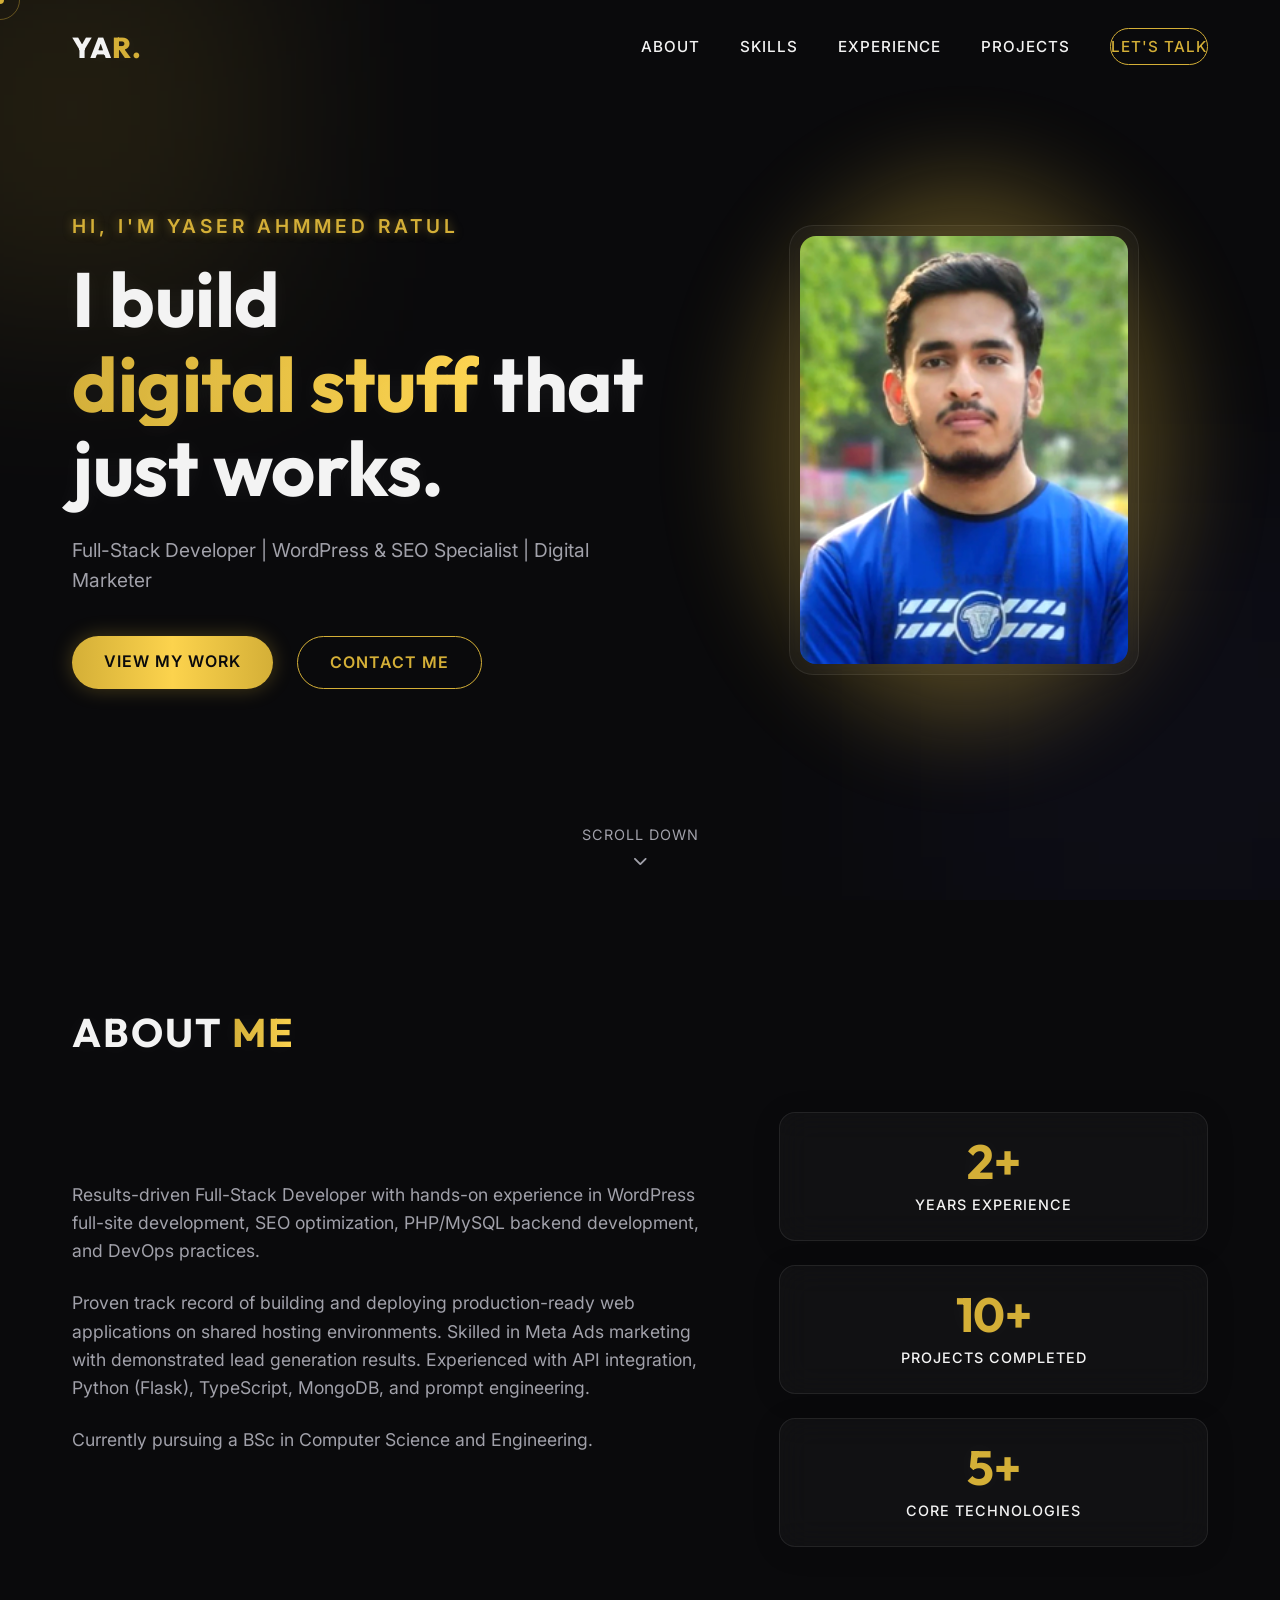
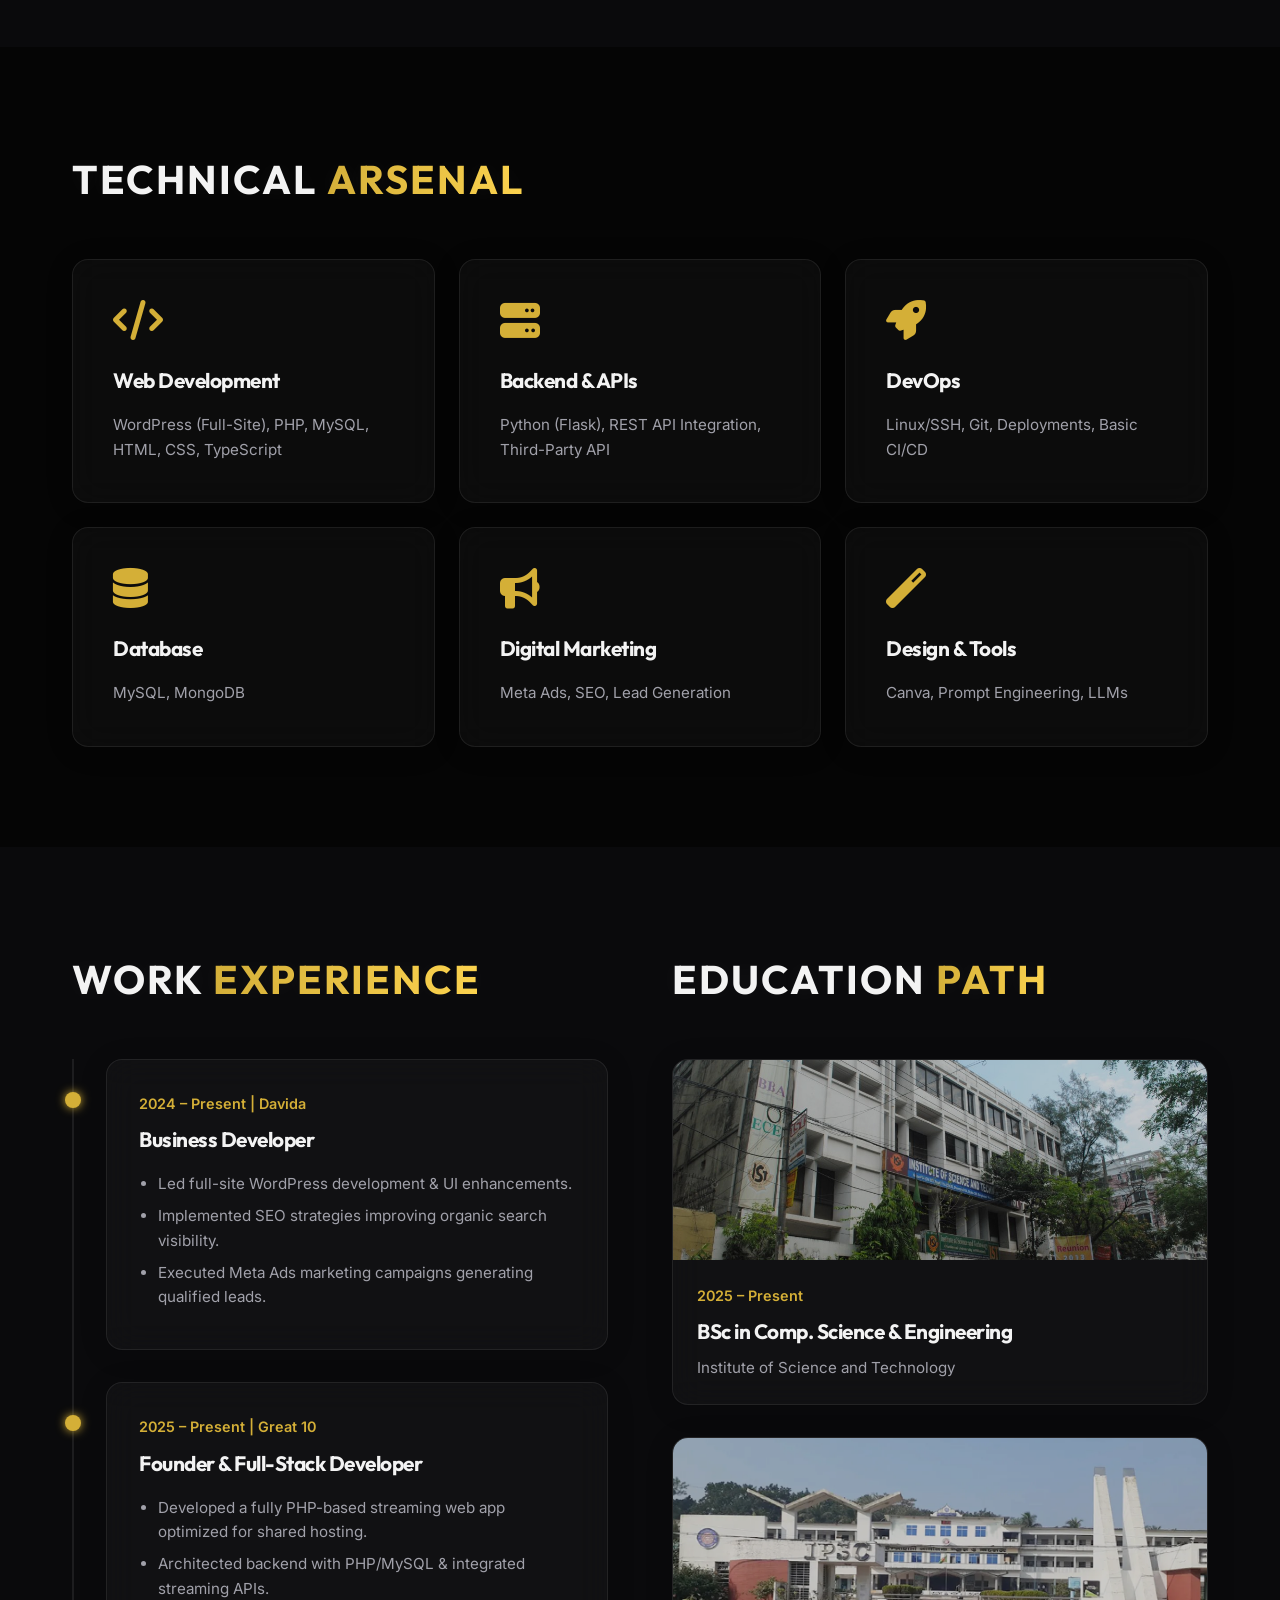
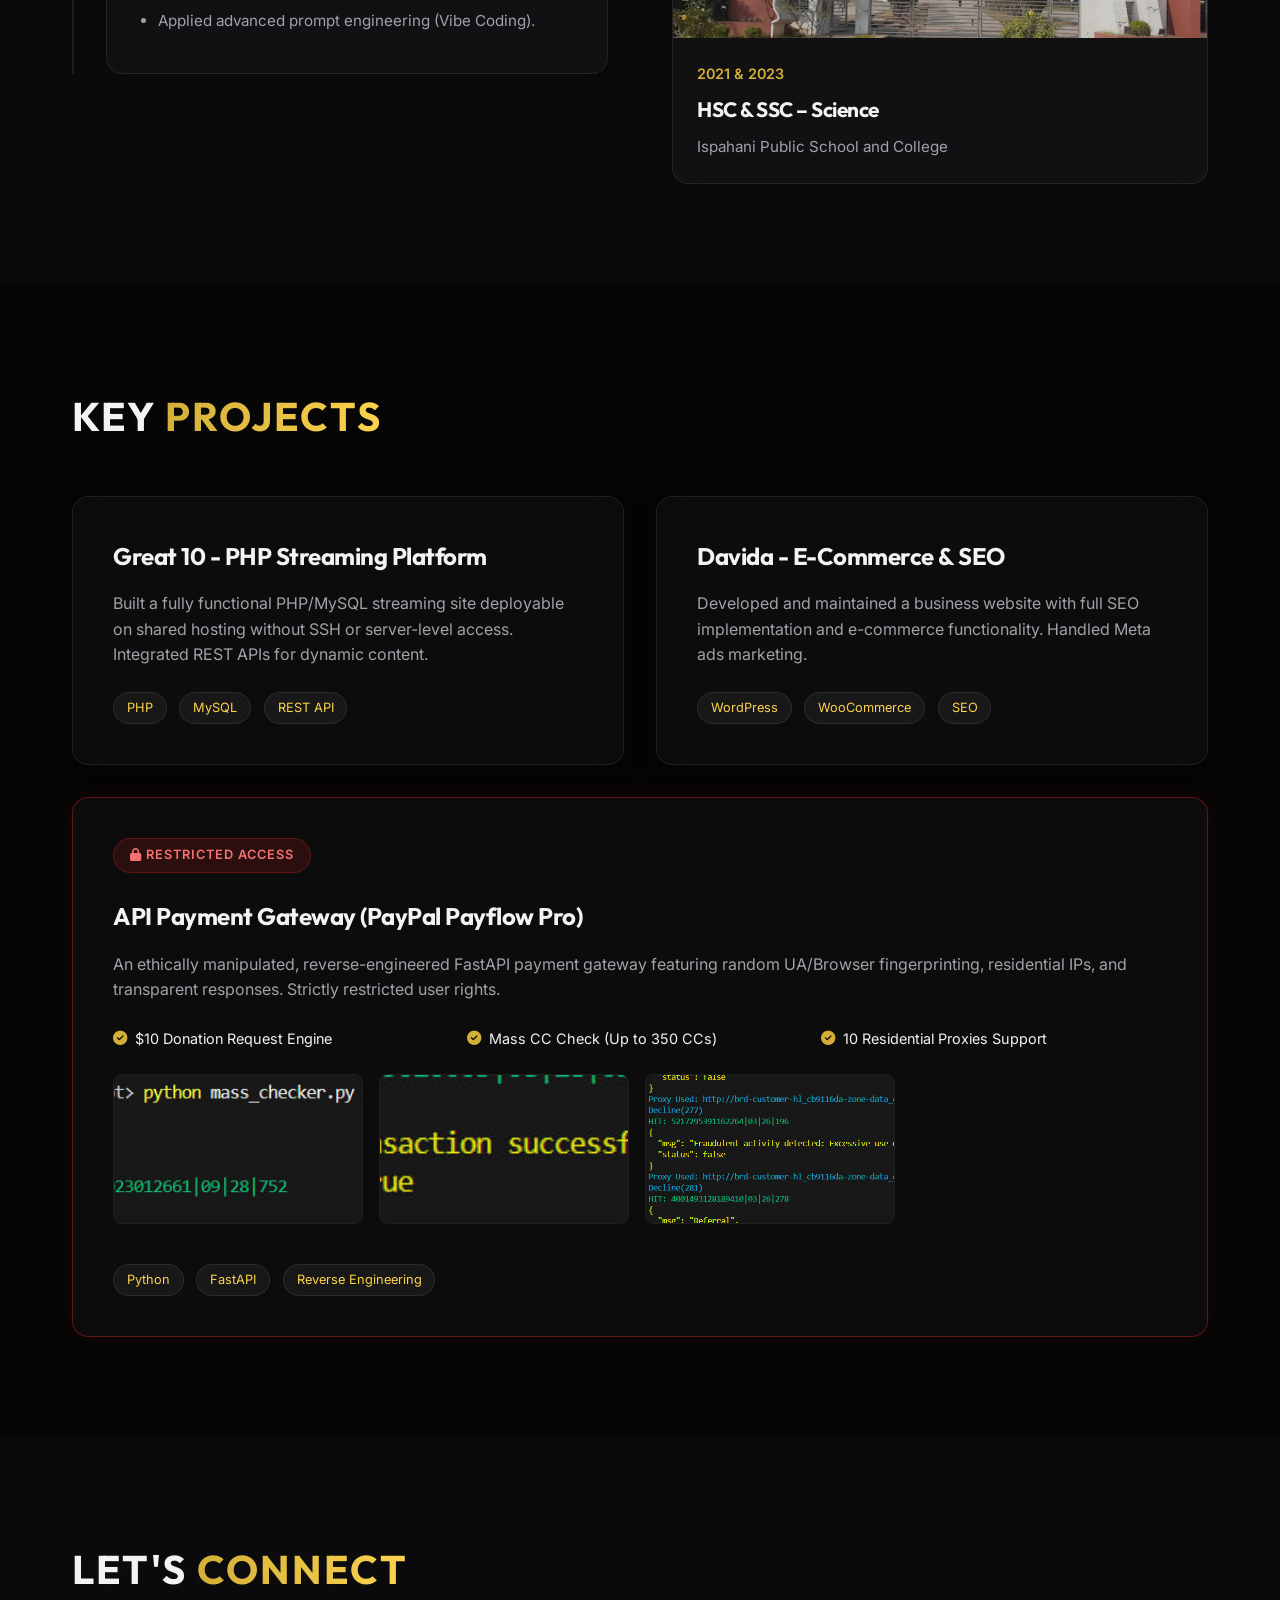
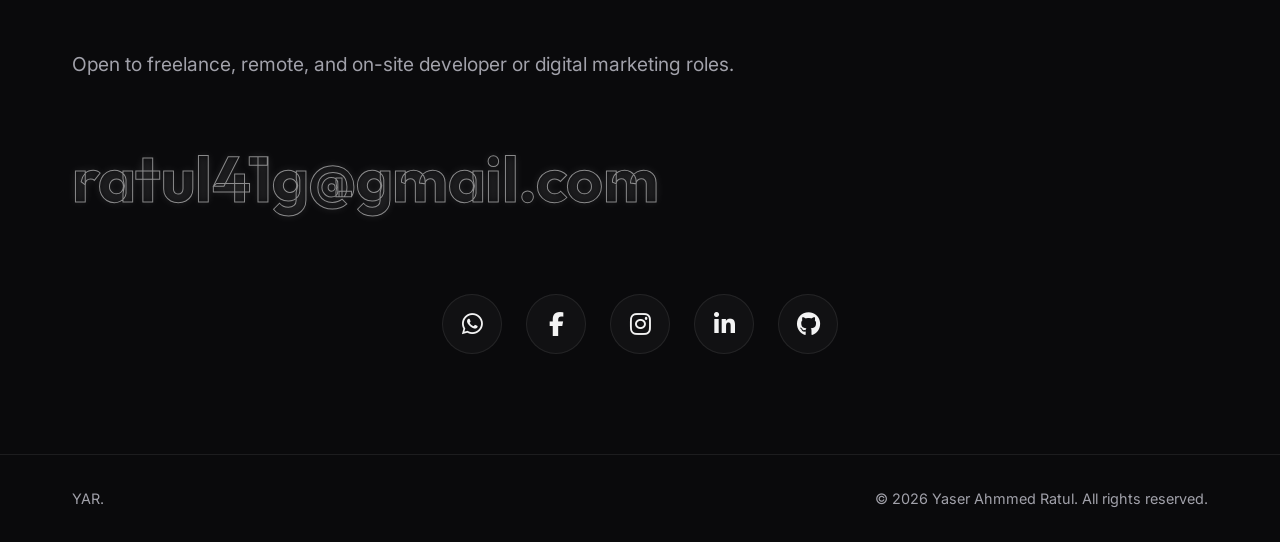
==== commit e8d3da1b: "Optimize images and add click-based lightbox modal" ====
--- a/index.html
+++ b/index.html
@@ -369,6 +369,12 @@
         </section>
     </main>
 
+    <!-- Image Modal Lightbox -->
+    <div id="imageModal" class="modal">
+        <span class="modal-close">&times;</span>
+        <img class="modal-content" id="modalImg" alt="Enlarged View">
+    </div>
+
     <!-- Footer -->
     <footer>
         <div class="container footer-content">
--- a/styles.css
+++ b/styles.css
@@ -852,14 +852,74 @@
 
 .term-img {
     height: 150px;
+    width: 250px;
+    object-fit: cover;
     border-radius: 8px;
     border: 1px solid var(--glass-border);
     transition: var(--transition-fast);
+    cursor: pointer;
 }
 
 .term-img:hover {
     transform: scale(1.05);
     border-color: var(--accent-primary);
+    box-shadow: 0 5px 15px rgba(212, 175, 55, 0.4);
+}
+
+/* =========================================
+   Image Modal Lightbox
+   ========================================= */
+.modal {
+    display: none;
+    position: fixed;
+    z-index: 9999;
+    padding-top: 50px;
+    left: 0;
+    top: 0;
+    width: 100%;
+    height: 100%;
+    overflow: auto;
+    background-color: rgba(10, 10, 12, 0.95);
+    backdrop-filter: blur(10px);
+}
+
+.modal-content {
+    margin: auto;
+    display: block;
+    max-width: 90%;
+    max-height: 85vh;
+    animation: zoomIn 0.3s cubic-bezier(0.16, 1, 0.3, 1);
+    border-radius: 12px;
+    box-shadow: 0 0 50px rgba(0, 0, 0, 0.8);
+    object-fit: contain;
+}
+
+@keyframes zoomIn {
+    from {
+        transform: scale(0)
+    }
+
+    to {
+        transform: scale(1)
+    }
+}
+
+.modal-close {
+    position: absolute;
+    top: 20px;
+    right: 40px;
+    color: #f1f1f1;
+    font-size: 50px;
+    font-weight: bold;
+    transition: 0.3s;
+    cursor: pointer;
+    z-index: 10000;
+}
+
+.modal-close:hover,
+.modal-close:focus {
+    color: var(--accent-primary);
+    text-decoration: none;
 }
 
 .restricted-overlay {
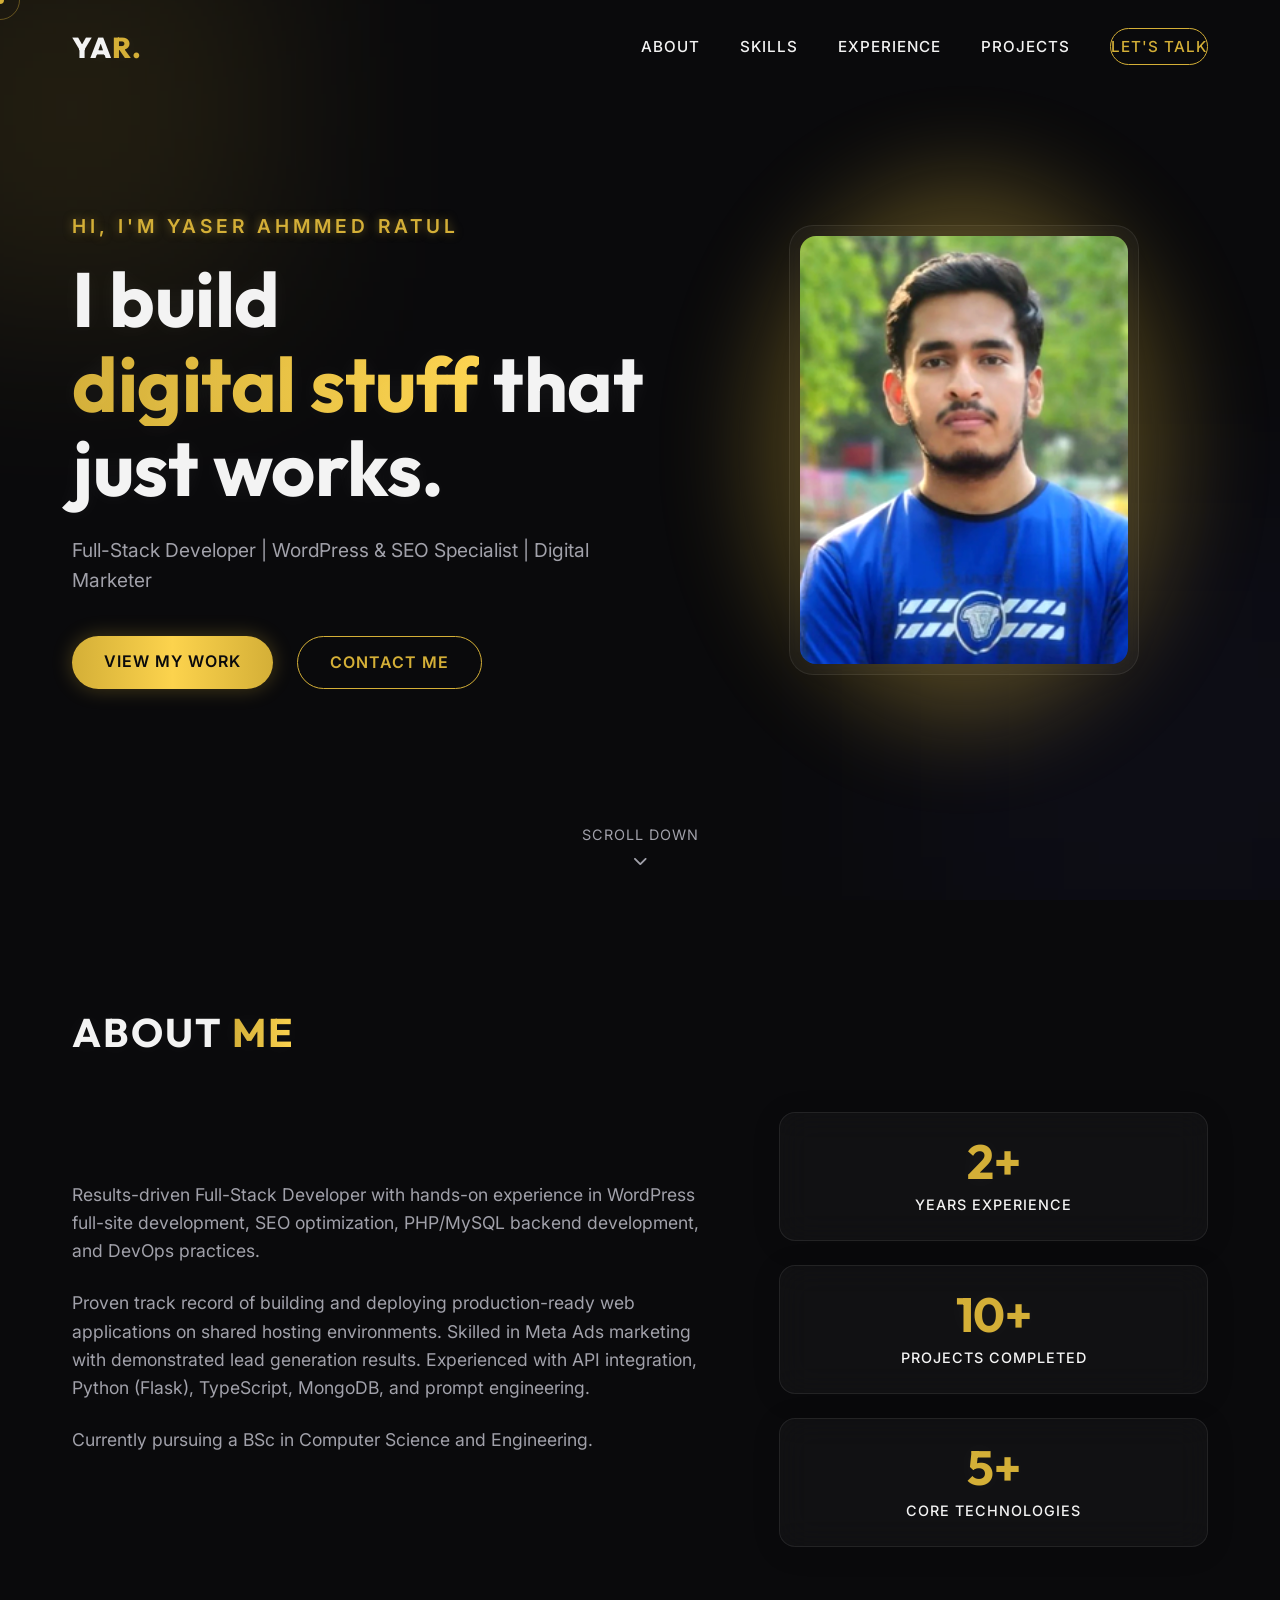
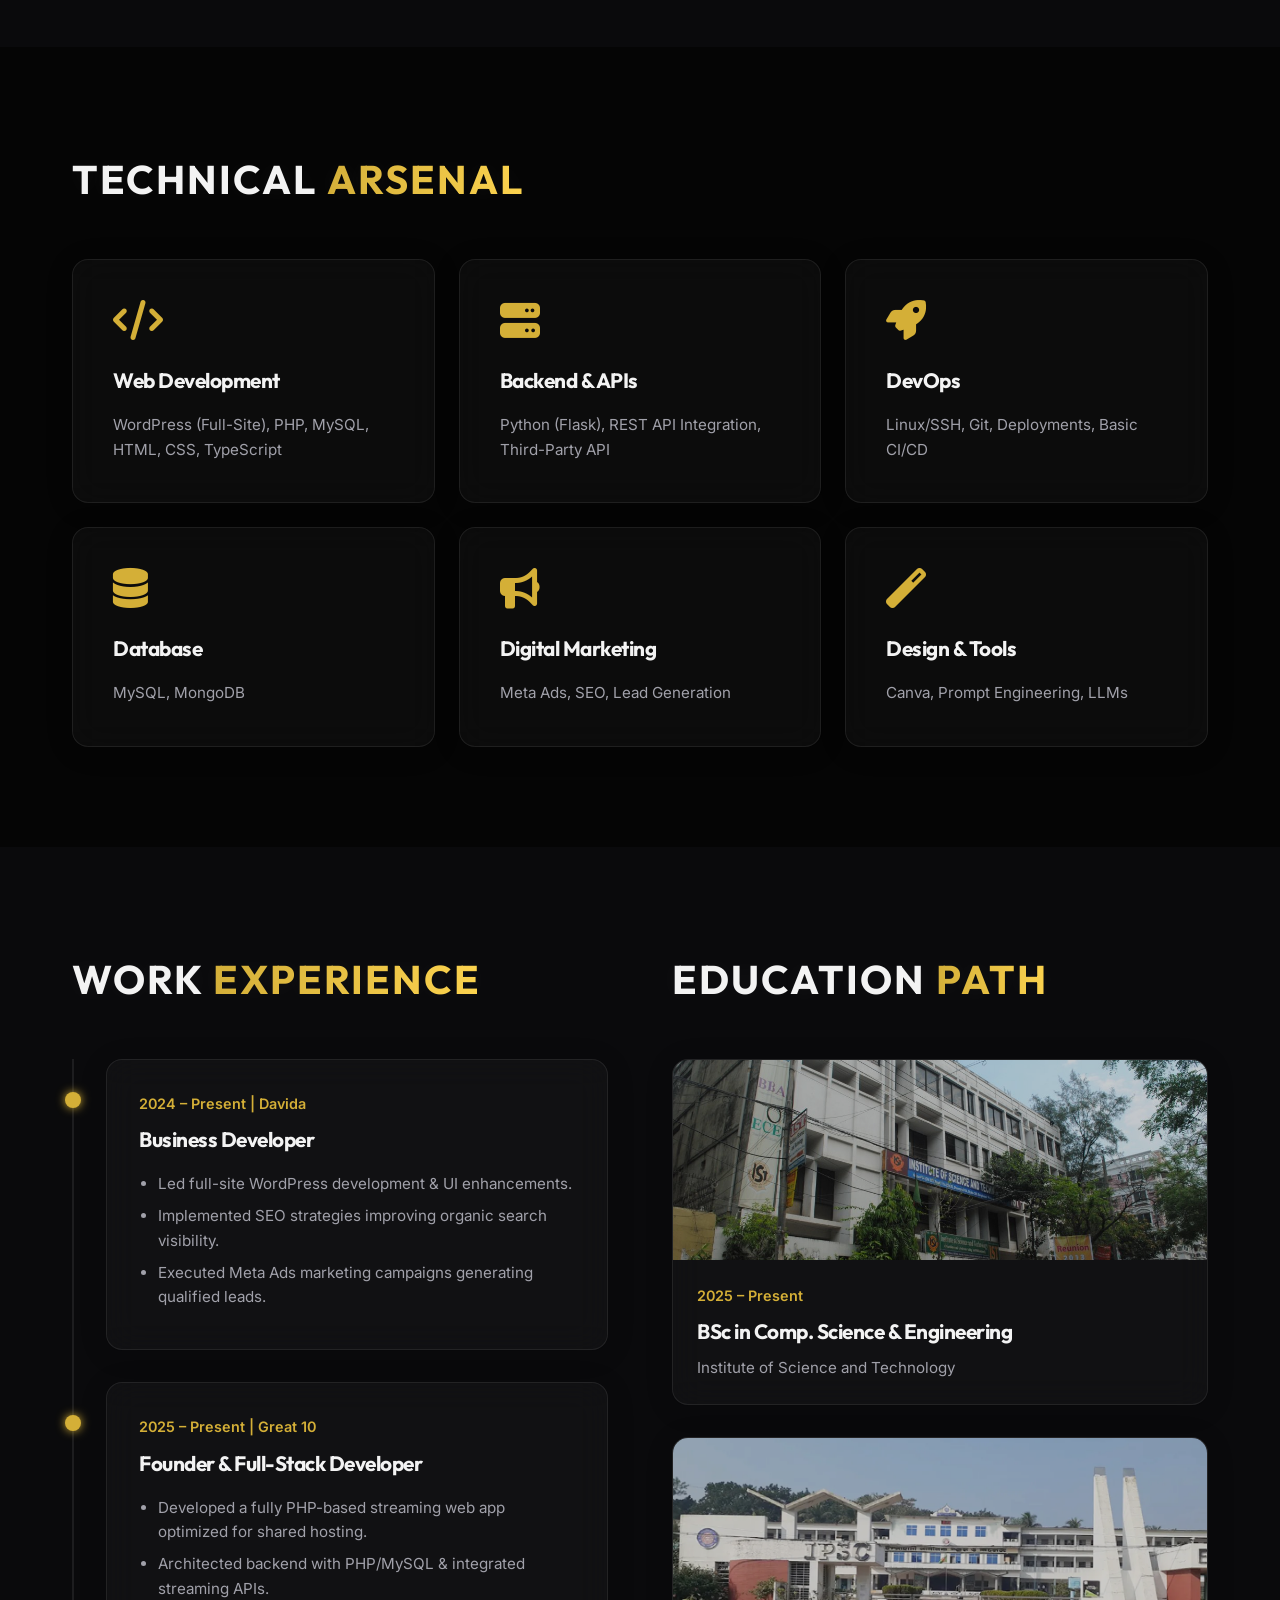
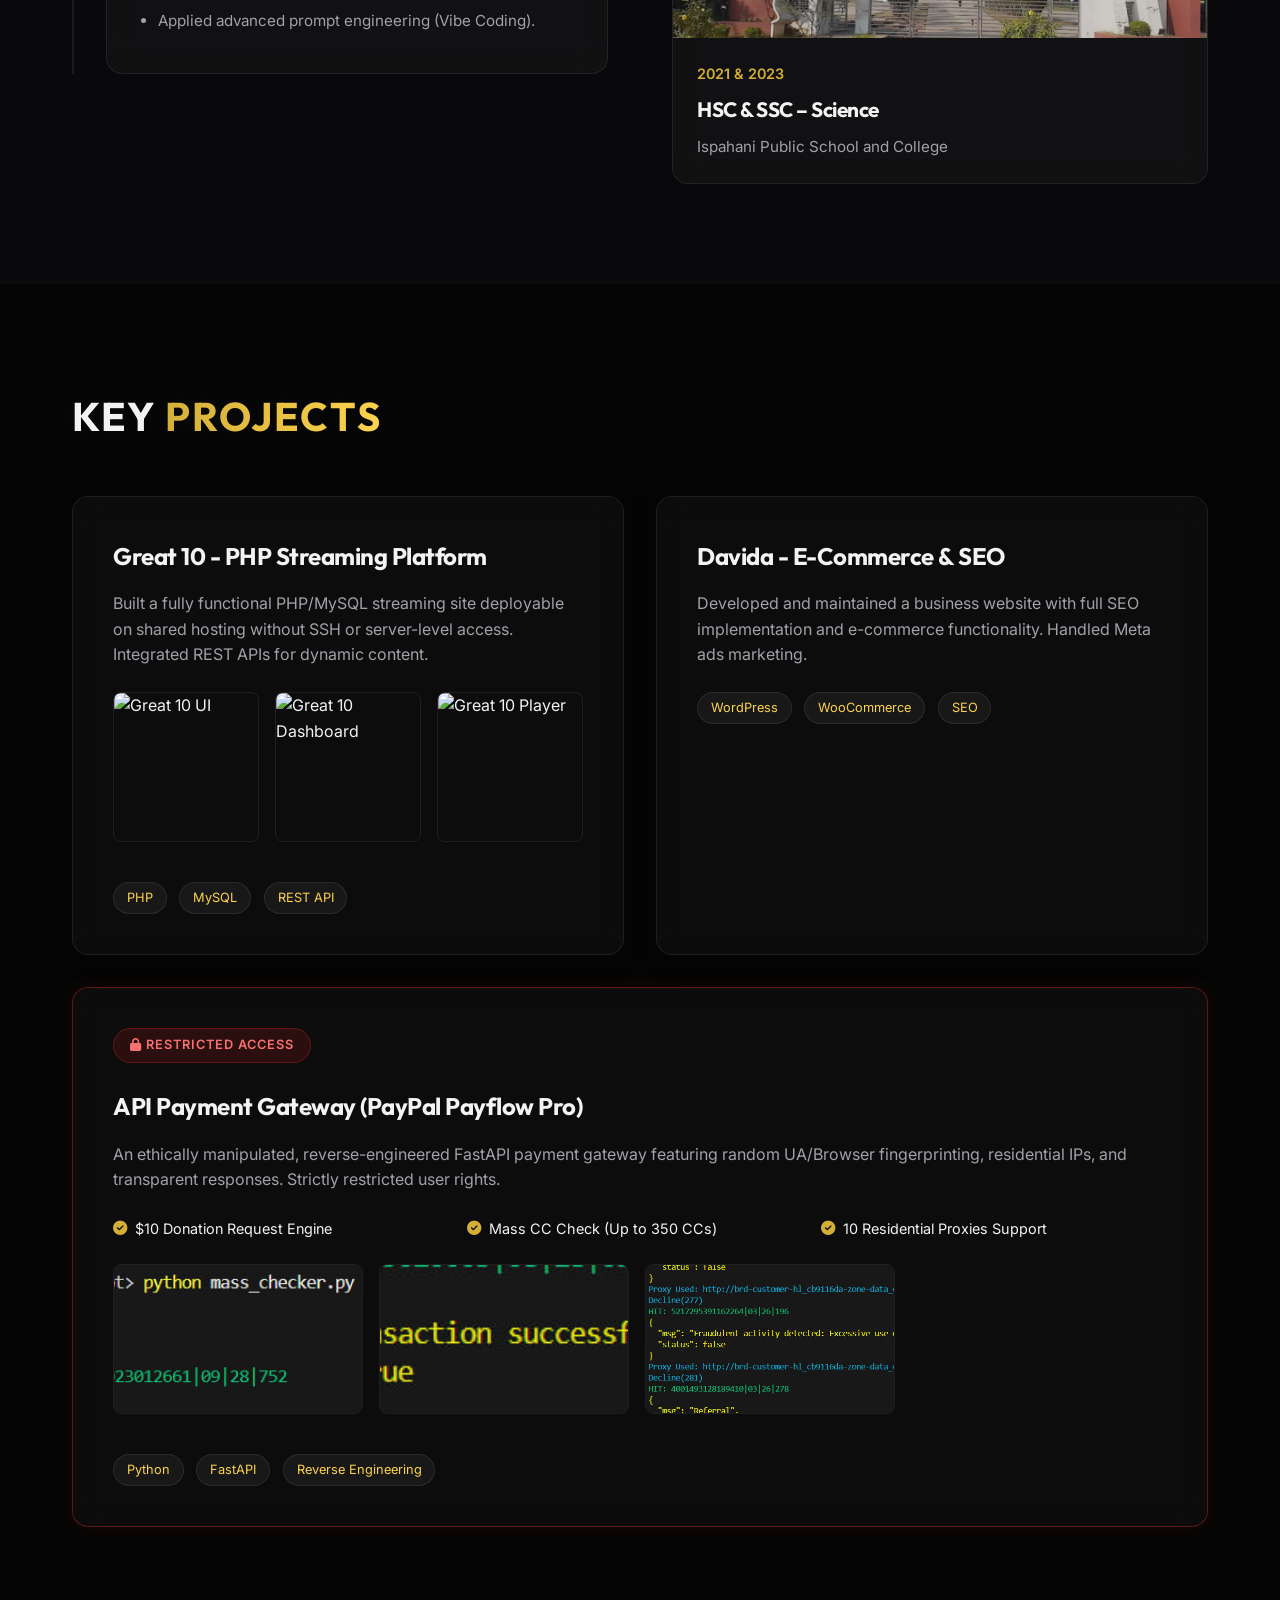
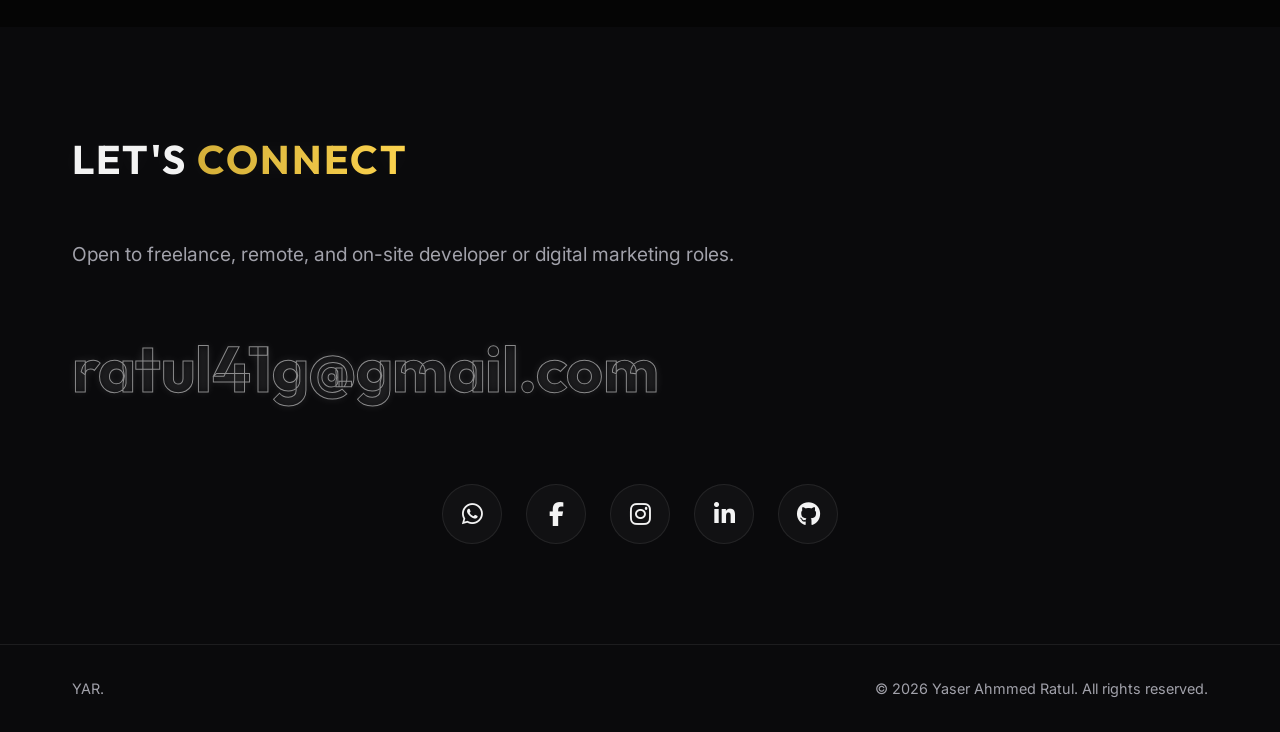
==== commit 15fc794d: "Add Great 10 live project screenshots to portfolio" ====
--- a/index.html
+++ b/index.html
@@ -280,6 +280,16 @@
                             <h3>Great 10 - PHP Streaming Platform</h3>
                             <p>Built a fully functional PHP/MySQL streaming site deployable on shared hosting without
                                 SSH or server-level access. Integrated REST APIs for dynamic content.</p>
+
+                            <div class="project-gallery">
+                                <img src="project/great10/Screenshot 2026-03-21 222028.png" alt="Great 10 UI"
+                                    class="term-img">
+                                <img src="project/great10/Screenshot 2026-03-21 223310.png" alt="Great 10 Dashboard"
+                                    class="term-img">
+                                <img src="project/great10/Screenshot 2026-03-21 223357.png" alt="Great 10 Player"
+                                    class="term-img">
+                            </div>
+
                             <div class="project-tech">
                                 <span>PHP</span>
                                 <span>MySQL</span>
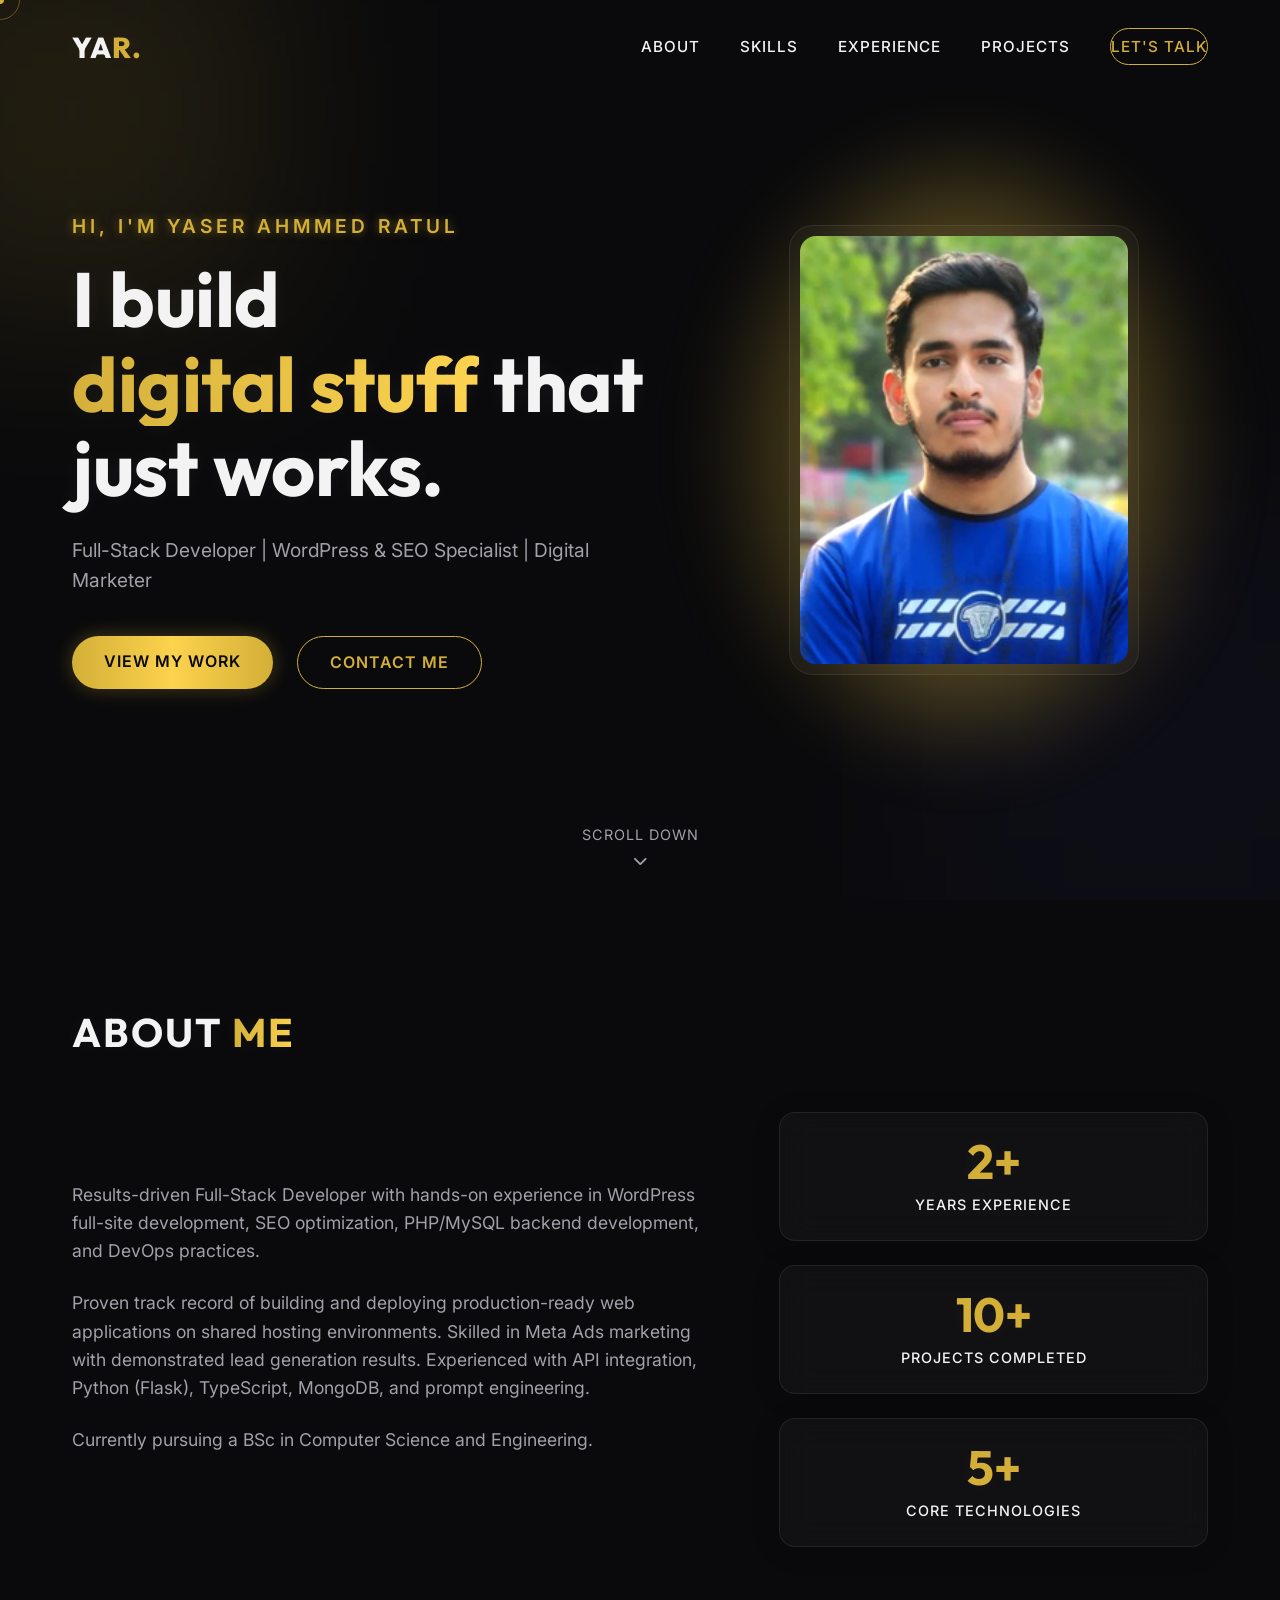
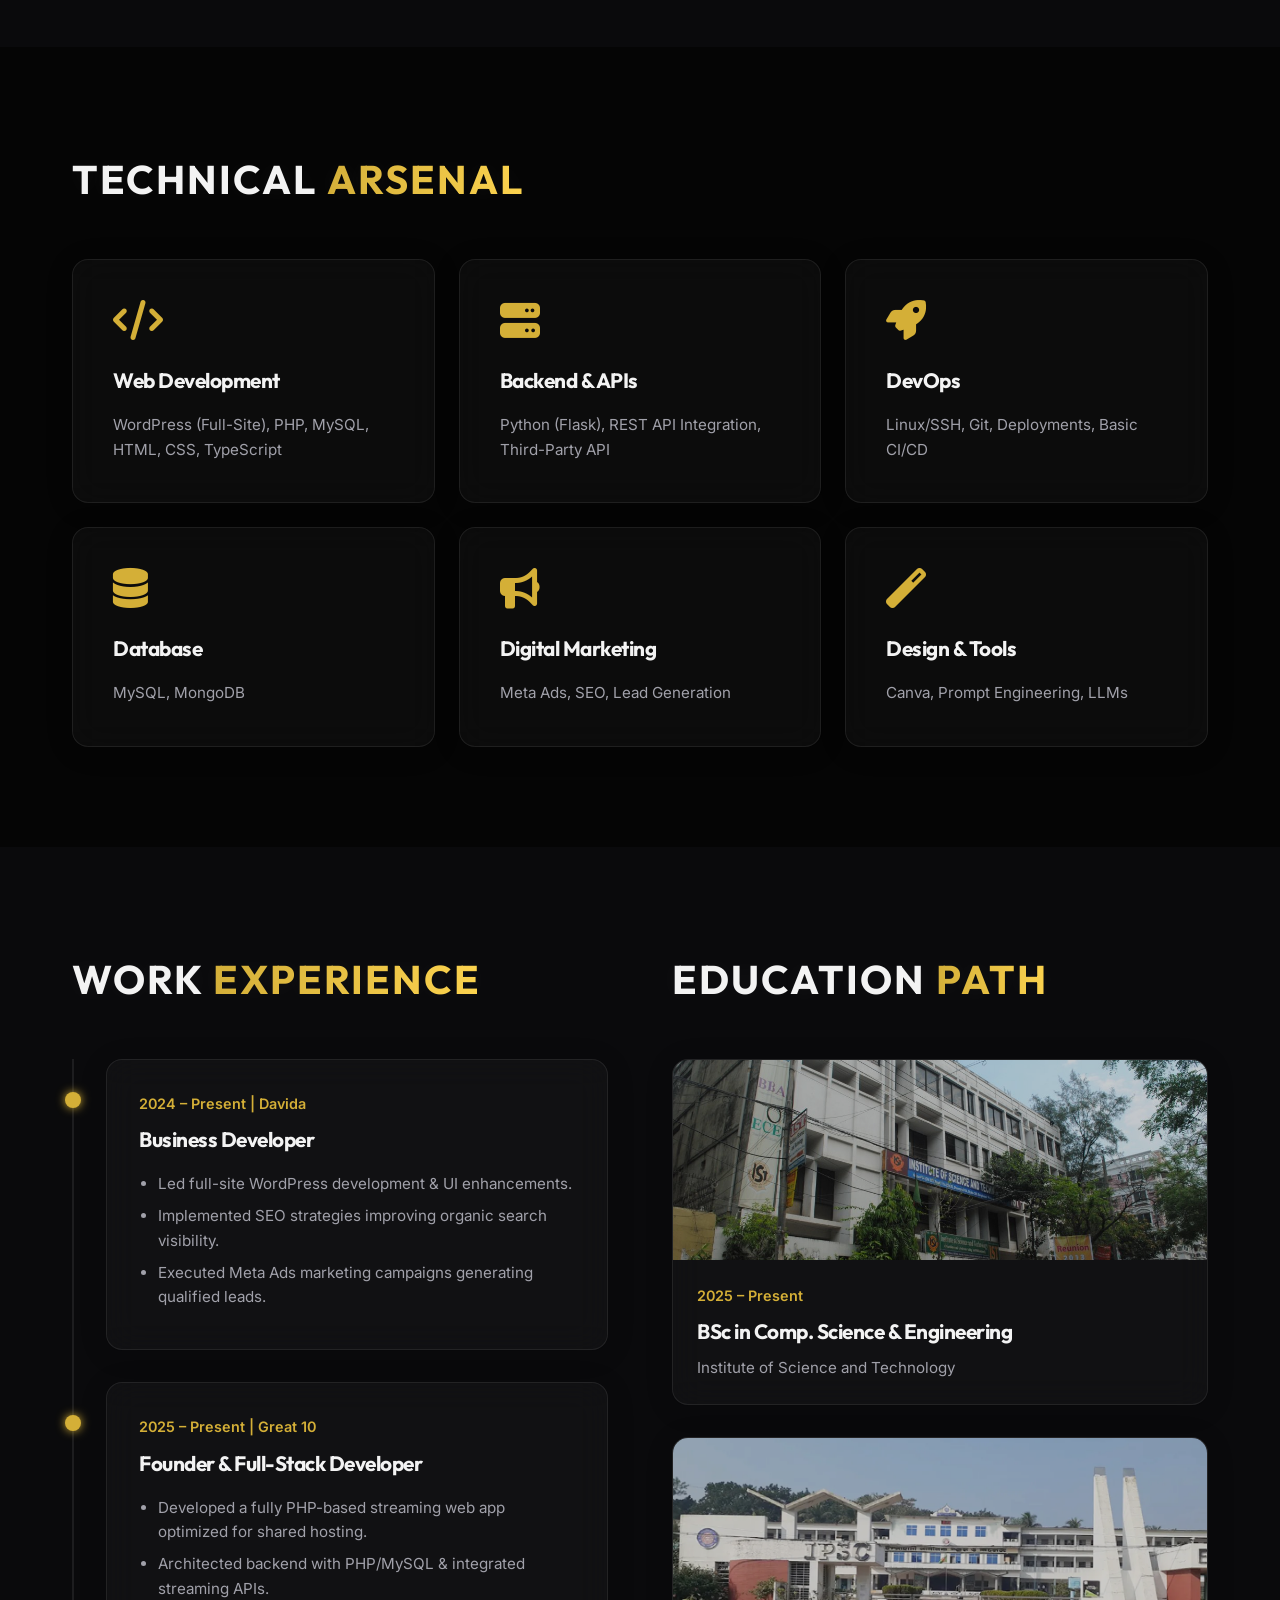
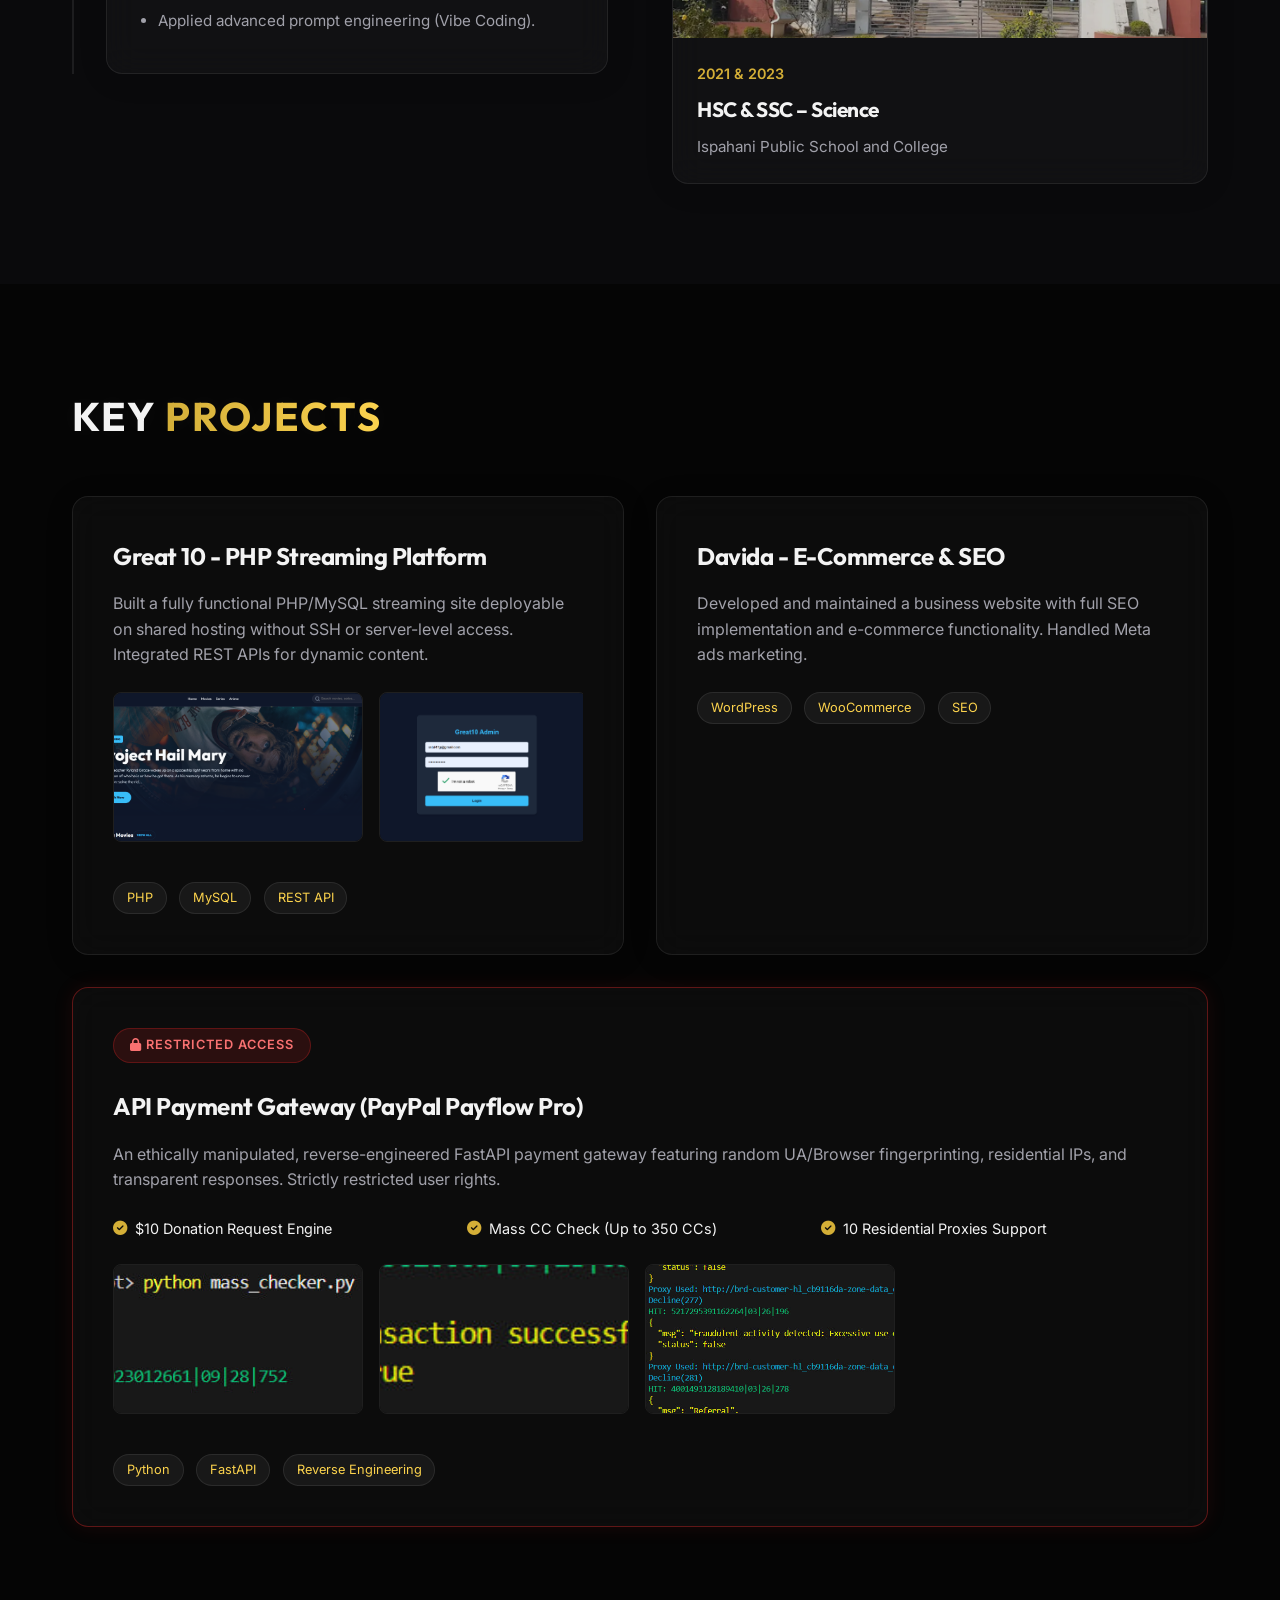
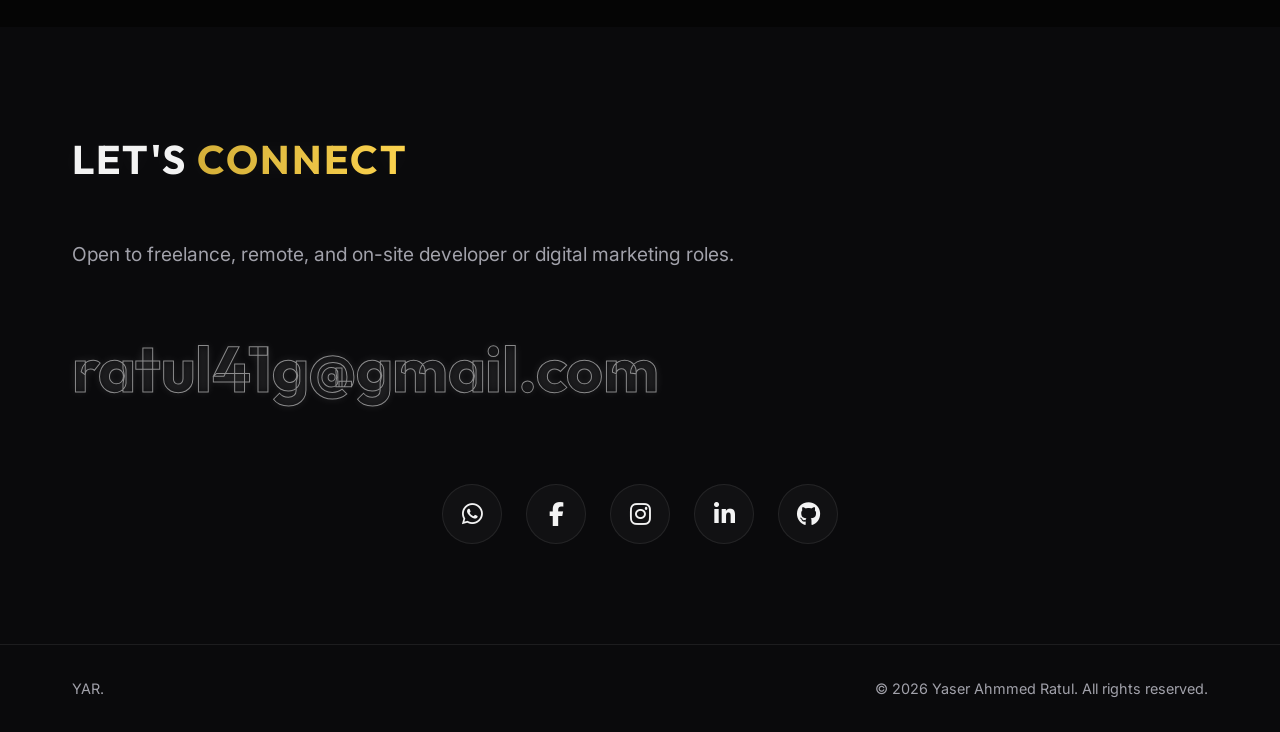
==== commit 02124e32: "Fix image names inside Great 10 list" ====
--- a/index.html
+++ b/index.html
@@ -282,12 +282,9 @@
                                 SSH or server-level access. Integrated REST APIs for dynamic content.</p>
 
                             <div class="project-gallery">
-                                <img src="project/great10/Screenshot 2026-03-21 222028.png" alt="Great 10 UI"
-                                    class="term-img">
-                                <img src="project/great10/Screenshot 2026-03-21 223310.png" alt="Great 10 Dashboard"
-                                    class="term-img">
-                                <img src="project/great10/Screenshot 2026-03-21 223357.png" alt="Great 10 Player"
-                                    class="term-img">
+                                <img src="project/great10/dwhfeiufh.png" alt="Great 10 UI" class="term-img">
+                                <img src="project/great10/wjhewiueh.png" alt="Great 10 Dashboard" class="term-img">
+                                <img src="project/great10/jfhiuwehfh.png" alt="Great 10 Player" class="term-img">
                             </div>
 
                             <div class="project-tech">
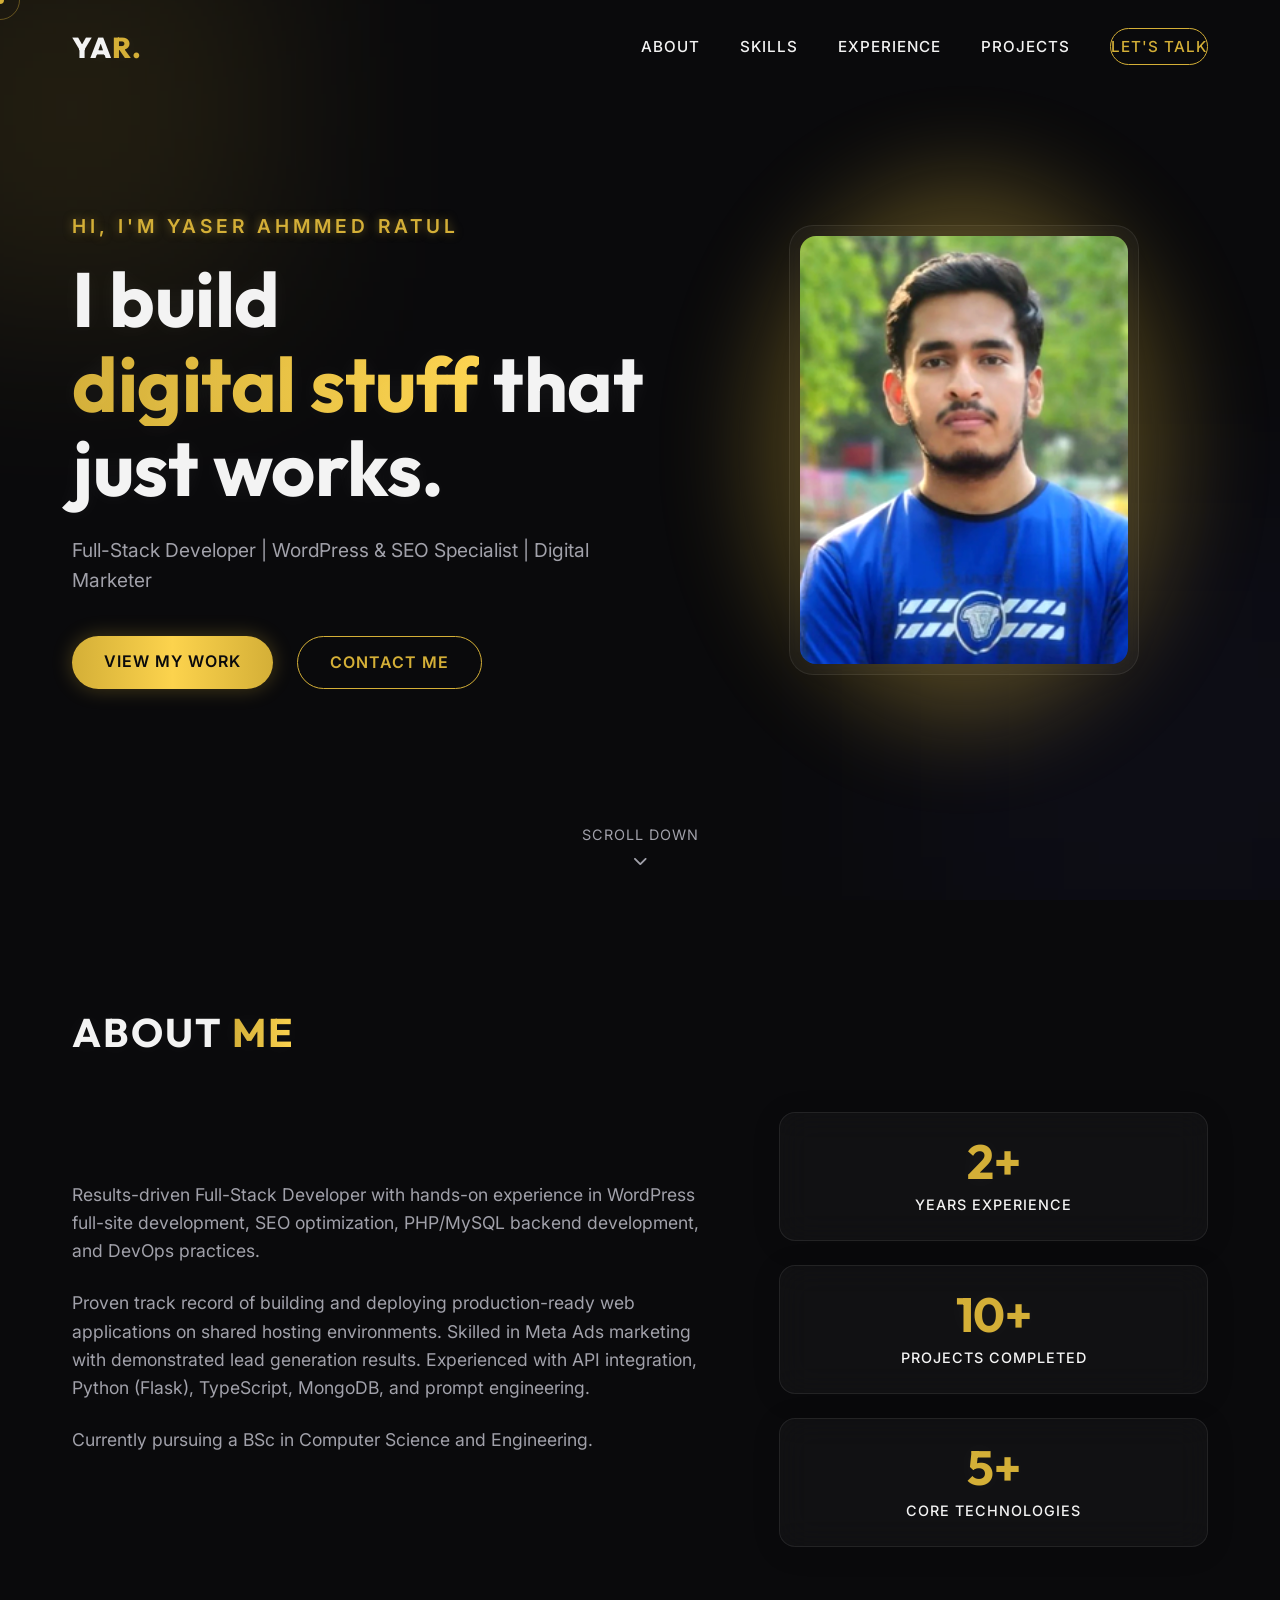
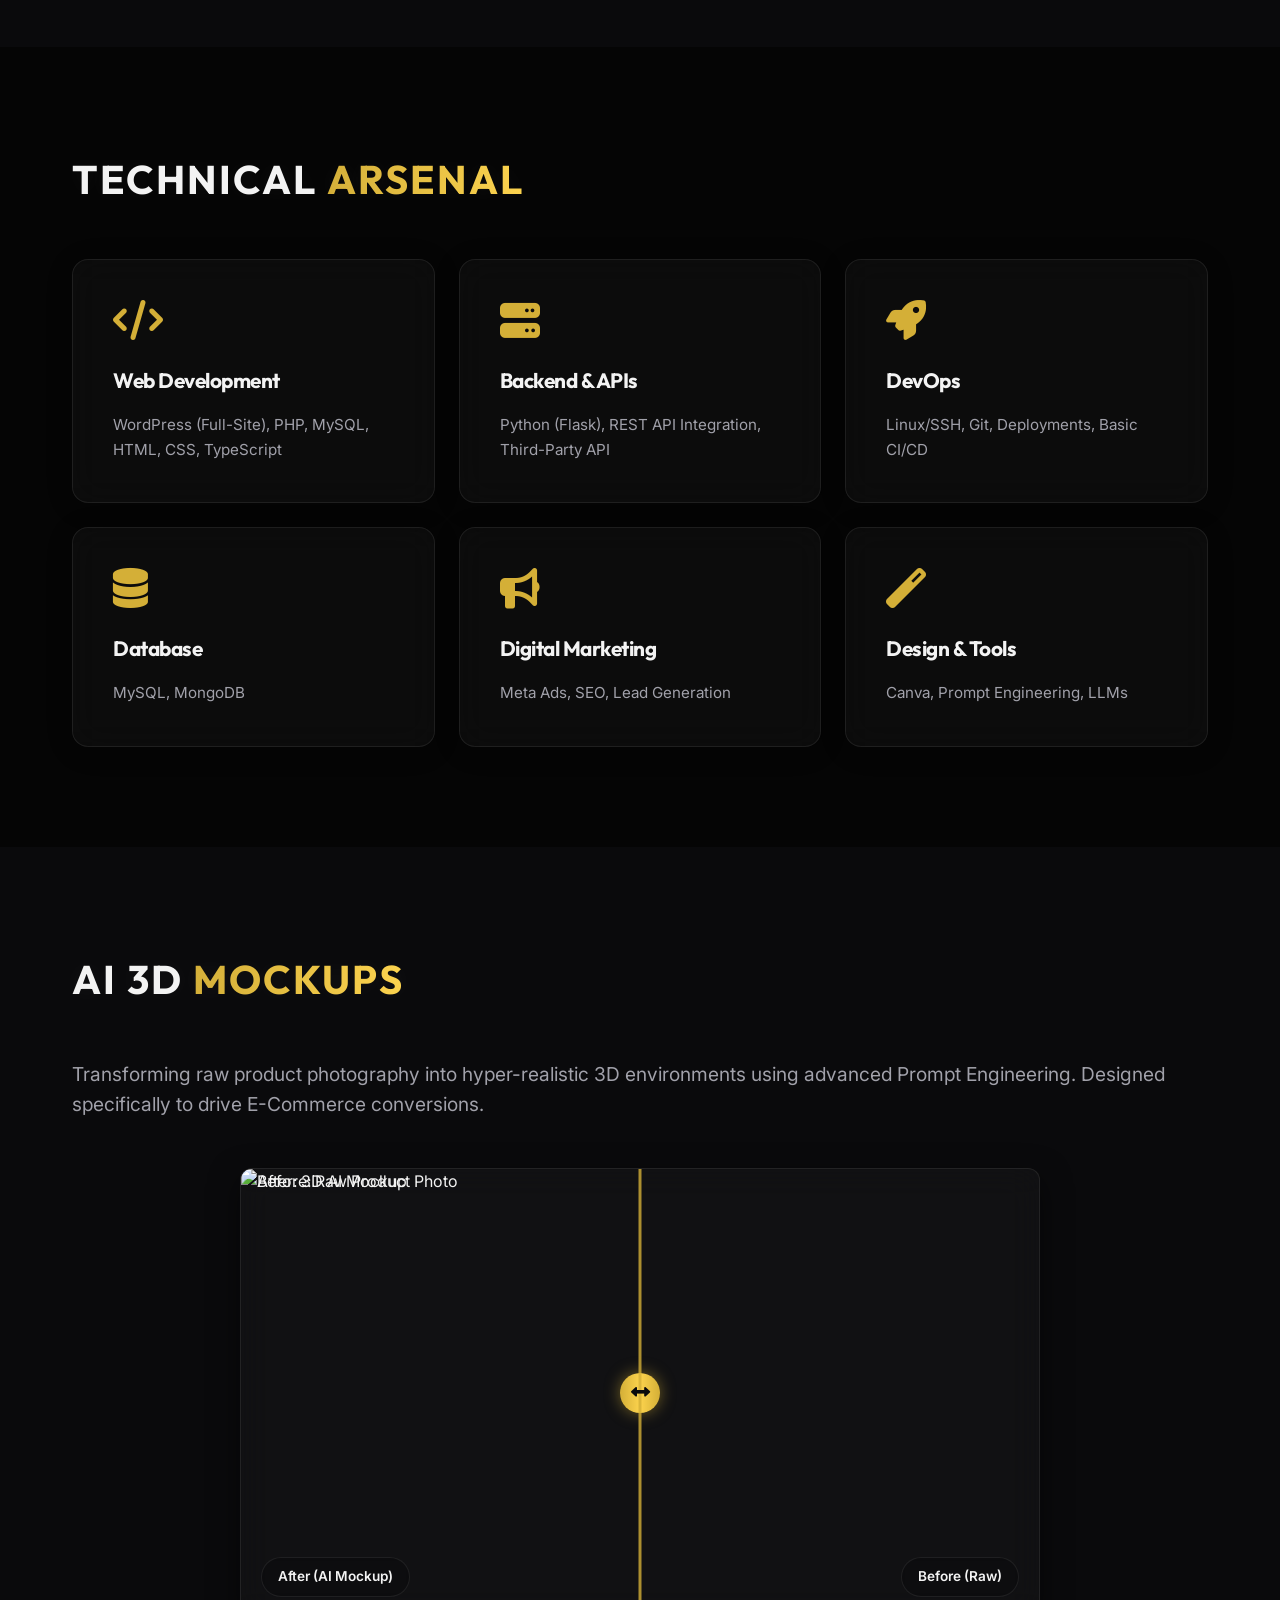
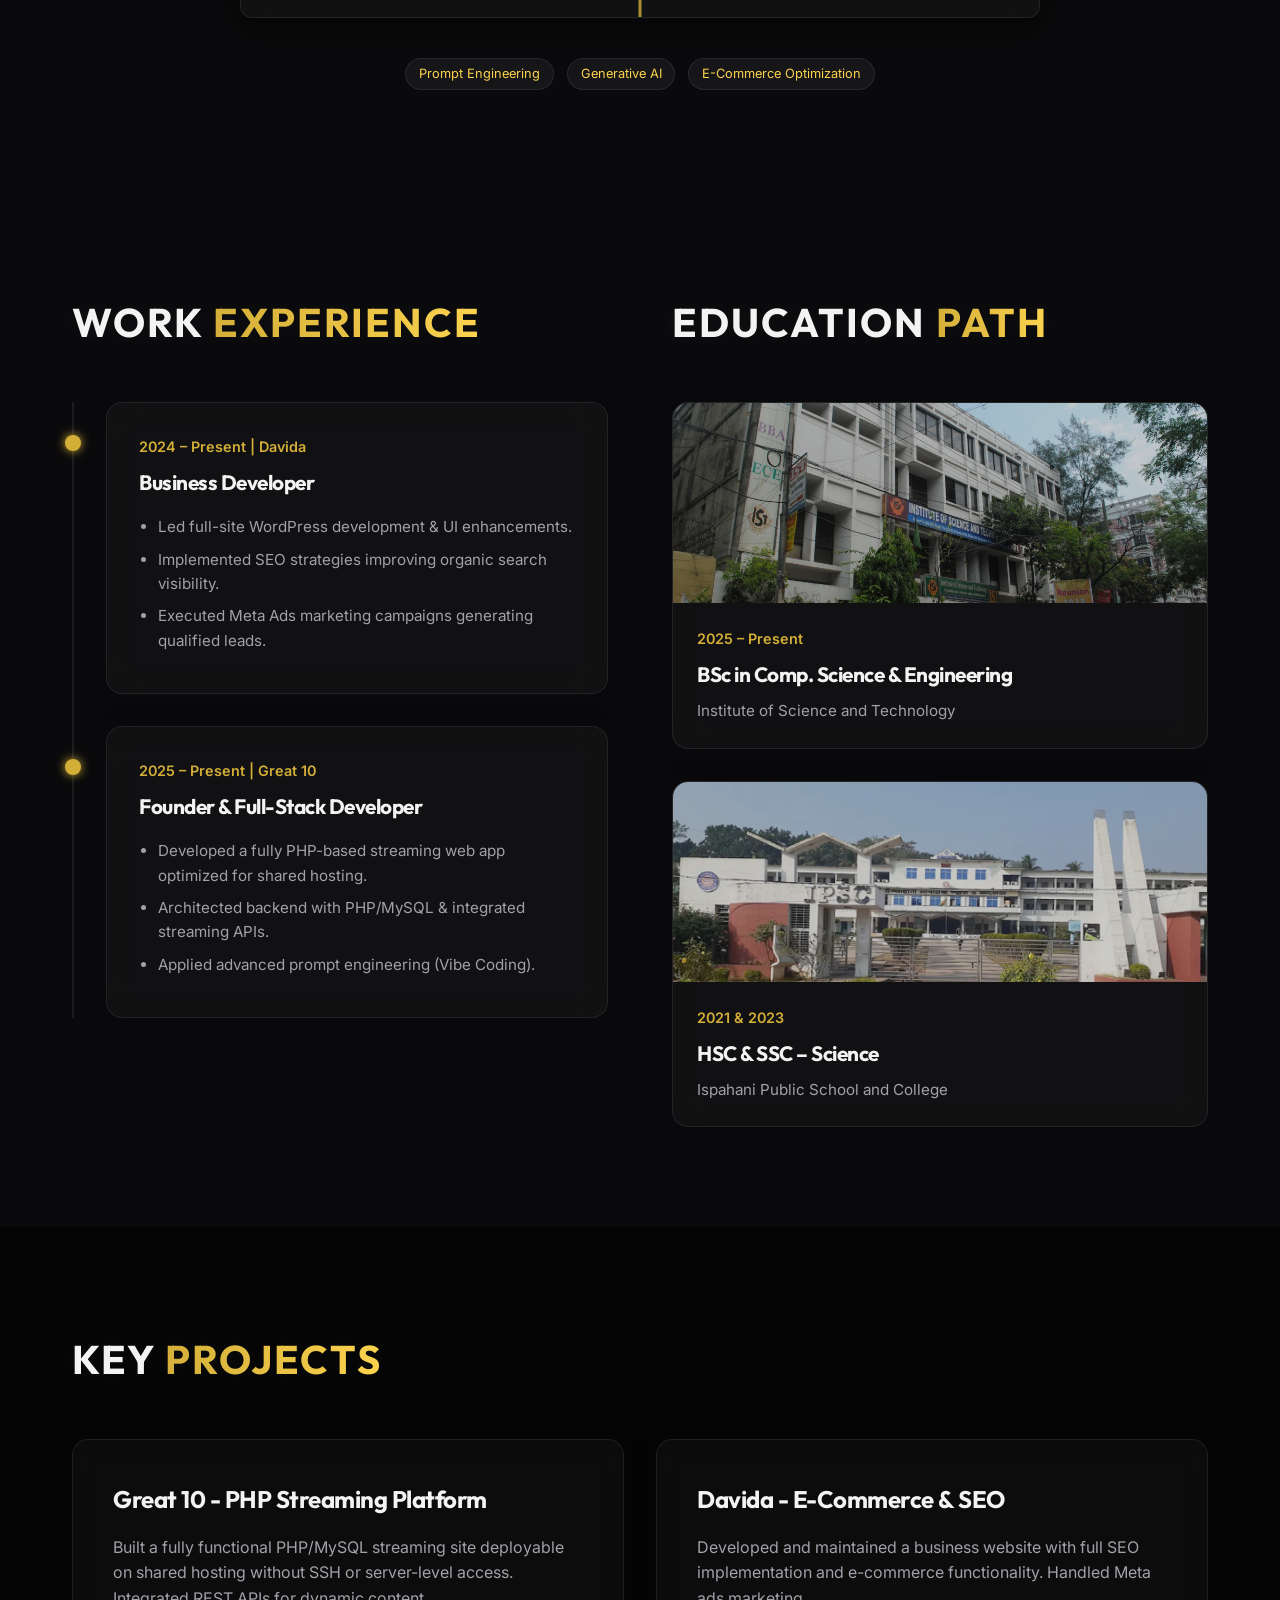
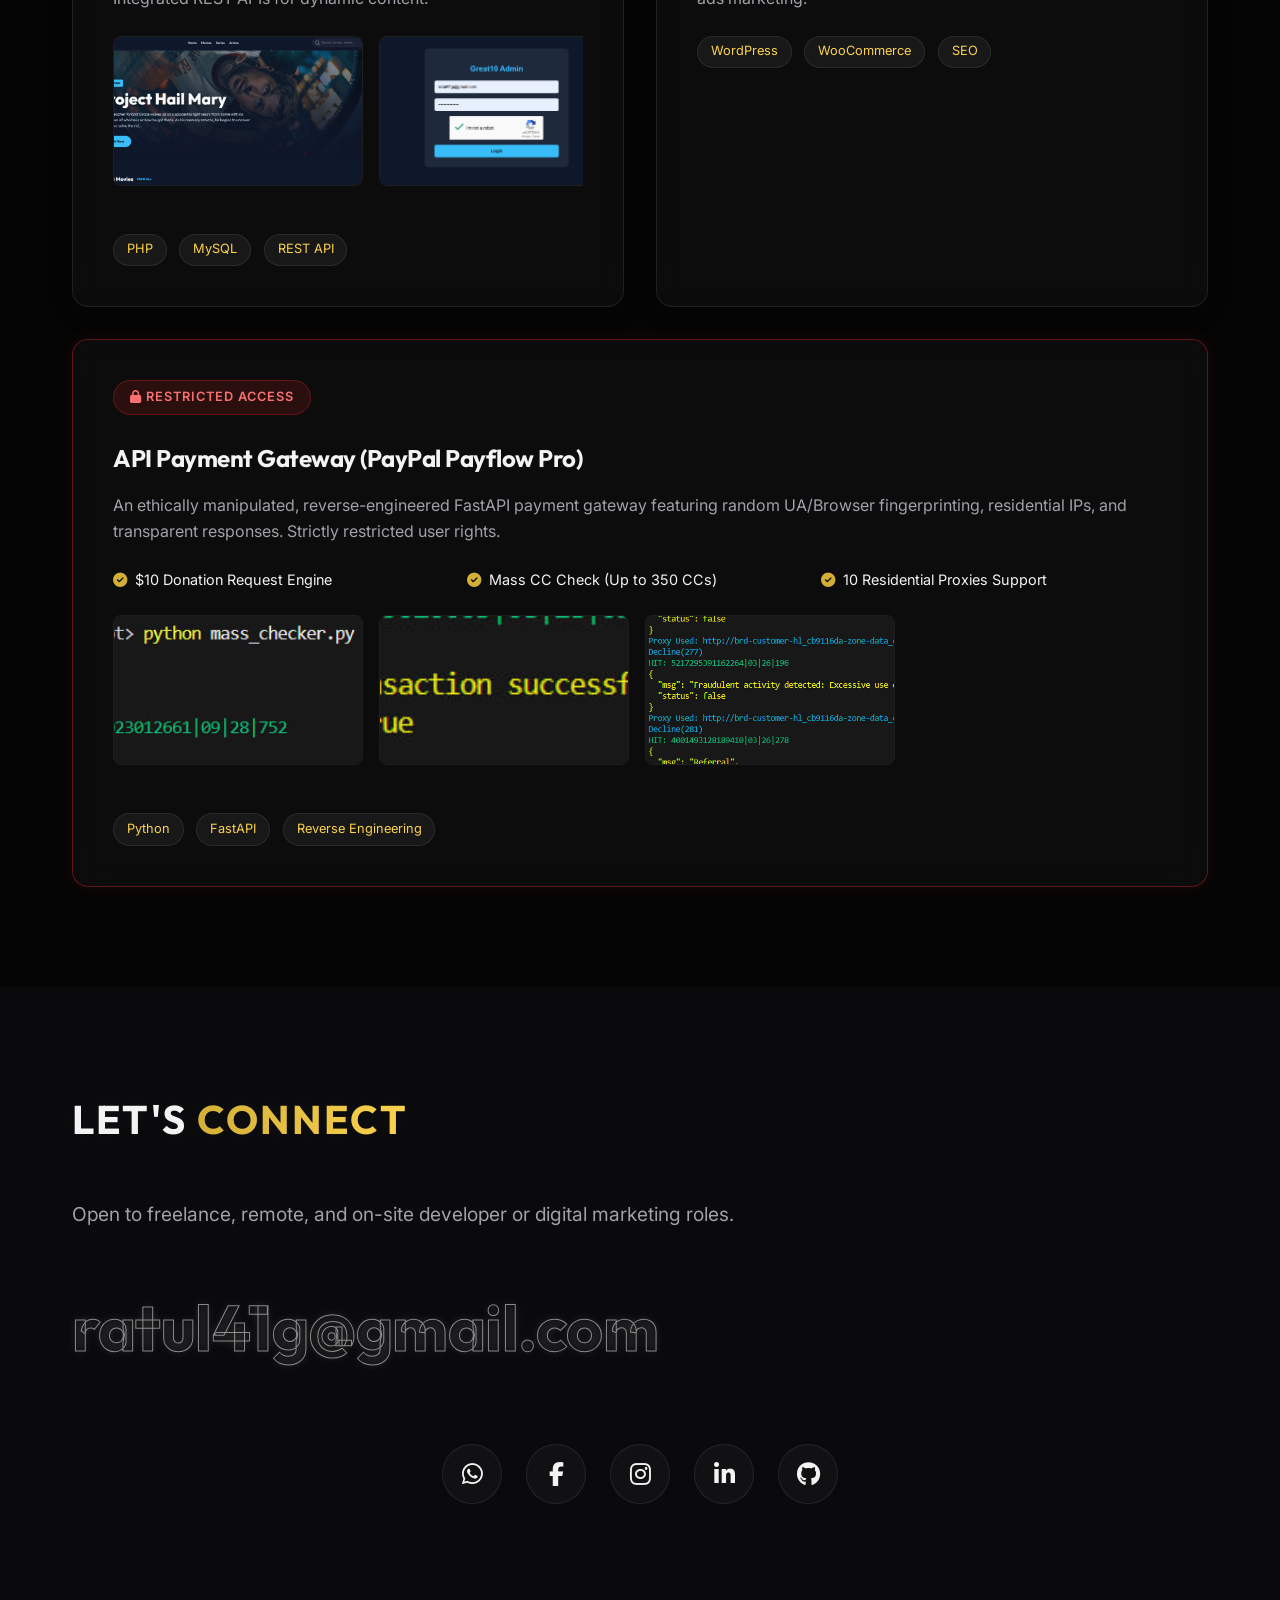
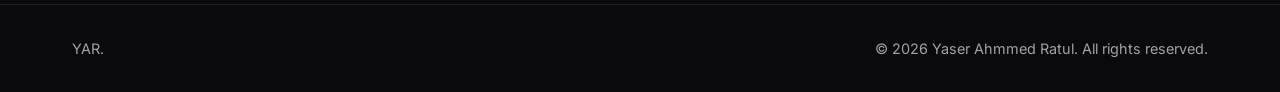
==== commit 33a1d8b5: "Add interactive Before/After 3D Mockup Skill component" ====
--- a/index.html
+++ b/index.html
@@ -211,6 +211,38 @@
             </div>
         </section>
 
+        <!-- AI 3D Mockup Skill Section -->
+        <section id="ai-mockup" class="ai-mockup section-padding">
+            <div class="container text-center">
+                <h2 class="section-title slide-in-bottom">AI 3D <span class="text-gradient">Mockups</span></h2>
+                <p class="contact-subtitle fade-up delay-1" style="margin-bottom: 3rem;">Transforming raw product
+                    photography into hyper-realistic 3D environments using advanced Prompt Engineering. Designed
+                    specifically to drive E-Commerce conversions.</p>
+
+                <div class="before-after-container glassmorphism fade-up delay-2">
+                    <div class="img-wrapper before-wrapper">
+                        <img src="media/update/yukkk.jpg" alt="Before: Raw Product Photo" class="ba-img">
+                        <span class="ba-label label-before">Before (Raw)</span>
+                    </div>
+                    <div class="img-wrapper after-wrapper">
+                        <img src="media/update/mncvvv.jpg" alt="After: 3D AI Mockup" class="ba-img">
+                        <span class="ba-label label-after">After (AI Mockup)</span>
+                    </div>
+                    <input type="range" min="0" max="100" value="50" class="ba-slider" id="baSlider"
+                        aria-label="Image comparison slider">
+                    <div class="slider-button">
+                        <i class="fas fa-arrows-alt-h"></i>
+                    </div>
+                </div>
+
+                <div class="project-tech fade-up delay-3" style="justify-content: center; margin-top: 2.5rem;">
+                    <span>Prompt Engineering</span>
+                    <span>Generative AI</span>
+                    <span>E-Commerce Optimization</span>
+                </div>
+            </div>
+        </section>
+
         <!-- Experience & Education -->
         <section id="experience" class="timeline-section section-padding">
             <div class="container">
--- a/styles.css
+++ b/styles.css
@@ -838,7 +838,9 @@
     gap: 1rem;
     margin-bottom: 2rem;
     overflow-x: auto;
-    padding-bottom: 0.5rem;
+    padding-bottom: 1rem;
+    scroll-snap-type: x mandatory;
+    -webkit-overflow-scrolling: touch;
 }
 
 .project-gallery::-webkit-scrollbar {
@@ -858,12 +860,23 @@
     border: 1px solid var(--glass-border);
     transition: var(--transition-fast);
     cursor: pointer;
+    flex-shrink: 0;
+    scroll-snap-align: center;
 }
 
 .term-img:hover {
     transform: scale(1.05);
     border-color: var(--accent-primary);
     box-shadow: 0 5px 15px rgba(212, 175, 55, 0.4);
+}
+
+@media (max-width: 768px) {
+    .term-img {
+        width: 85vw;
+        height: auto;
+        aspect-ratio: 16 / 9;
+        max-width: 320px;
+    }
 }
 
 /* =========================================
@@ -929,6 +942,134 @@
 .restricted-link {
     background: #dc2626 !important;
     box-shadow: 0 0 20px rgba(220, 38, 38, 0.6);
+}
+
+/* =========================================
+   Before/After AI Mockup Section
+   ========================================= */
+.before-after-container {
+    position: relative;
+    width: 100%;
+    max-width: 800px;
+    margin: 0 auto;
+    border-radius: 12px;
+    overflow: hidden;
+    aspect-ratio: 16 / 9;
+    border: 1px solid var(--glass-border);
+    box-shadow: 0 10px 30px rgba(0, 0, 0, 0.5);
+    /* Variable for JS slider control */
+    --position: 50%;
+}
+
+.img-wrapper {
+    position: absolute;
+    top: 0;
+    left: 0;
+    width: 100%;
+    height: 100%;
+}
+
+.ba-img {
+    width: 100%;
+    height: 100%;
+    object-fit: cover;
+}
+
+/* Second image is clipped via polygon bound to the --position variable */
+.after-wrapper {
+    clip-path: polygon(0 0, var(--position) 0, var(--position) 100%, 0 100%);
+}
+
+.ba-slider {
+    position: absolute;
+    -webkit-appearance: none;
+    appearance: none;
+    width: 100%;
+    height: 100%;
+    background: transparent;
+    outline: none;
+    margin: 0;
+    top: 0;
+    left: 0;
+    z-index: 20;
+    cursor: grab;
+}
+
+.ba-slider:active {
+    cursor: grabbing;
+}
+
+.ba-slider::-webkit-slider-thumb {
+    -webkit-appearance: none;
+    appearance: none;
+    width: 4px;
+    height: 100vh;
+    background: transparent;
+    cursor: ew-resize;
+}
+
+.ba-slider::-moz-range-thumb {
+    width: 4px;
+    height: 100vh;
+    background: transparent;
+    cursor: ew-resize;
+}
+
+.slider-button {
+    pointer-events: none;
+    position: absolute;
+    top: 50%;
+    left: var(--position);
+    transform: translate(-50%, -50%);
+    width: 40px;
+    height: 40px;
+    border-radius: 50%;
+    background: var(--gradient-glow);
+    color: var(--bg-main);
+    display: flex;
+    justify-content: center;
+    align-items: center;
+    z-index: 10;
+    box-shadow: 0 0 15px rgba(212, 175, 55, 0.5);
+}
+
+.slider-button i {
+    font-size: 1.2rem;
+}
+
+.slider-button::before {
+    content: '';
+    position: absolute;
+    top: -1000px;
+    bottom: -1000px;
+    left: 50%;
+    width: 3px;
+    background: rgba(212, 175, 55, 0.8);
+    transform: translateX(-50%);
+    z-index: -1;
+}
+
+.ba-label {
+    position: absolute;
+    bottom: 20px;
+    padding: 0.5rem 1rem;
+    border-radius: 20px;
+    background: rgba(10, 10, 12, 0.7);
+    color: var(--text-main);
+    backdrop-filter: blur(5px);
+    font-size: 0.85rem;
+    font-weight: 600;
+    border: 1px solid var(--glass-border);
+    z-index: 5;
+    pointer-events: none;
+}
+
+.label-before {
+    right: 20px;
+}
+
+.label-after {
+    left: 20px;
 }
 
 /* =========================================
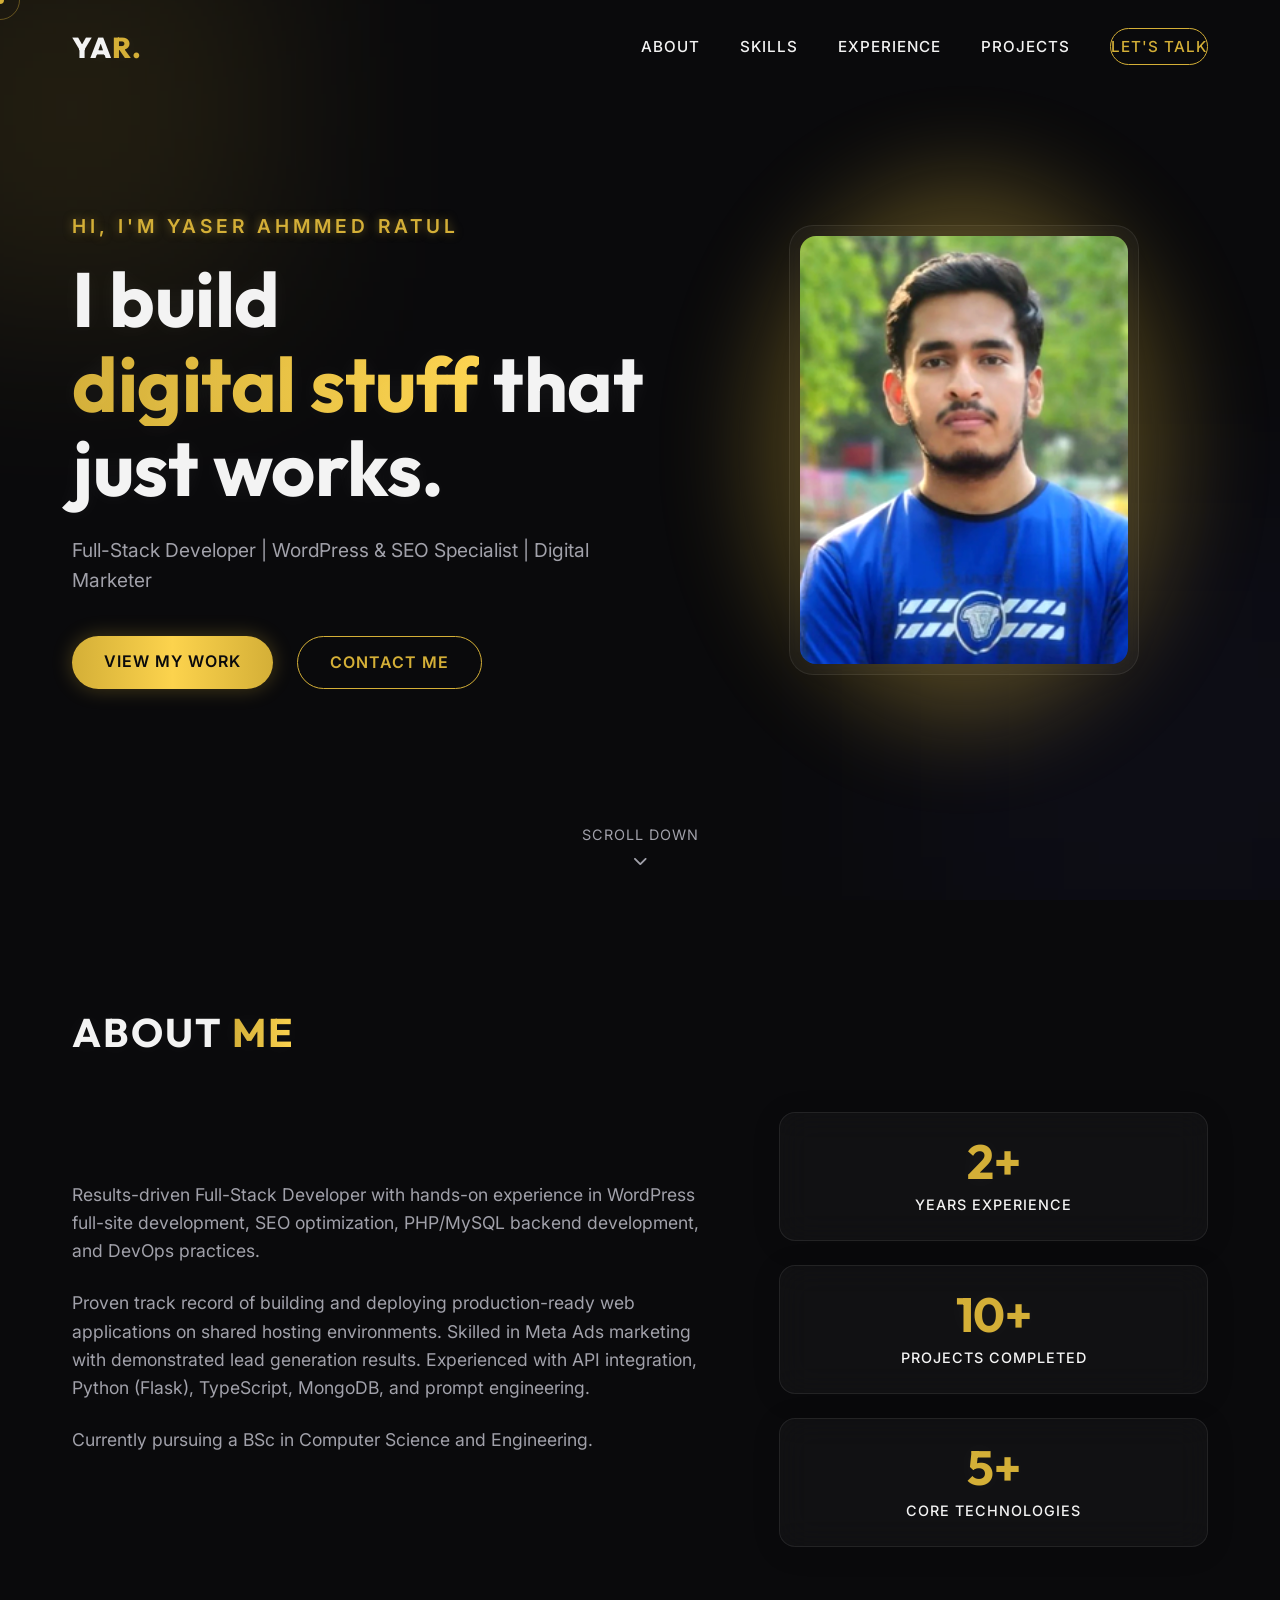
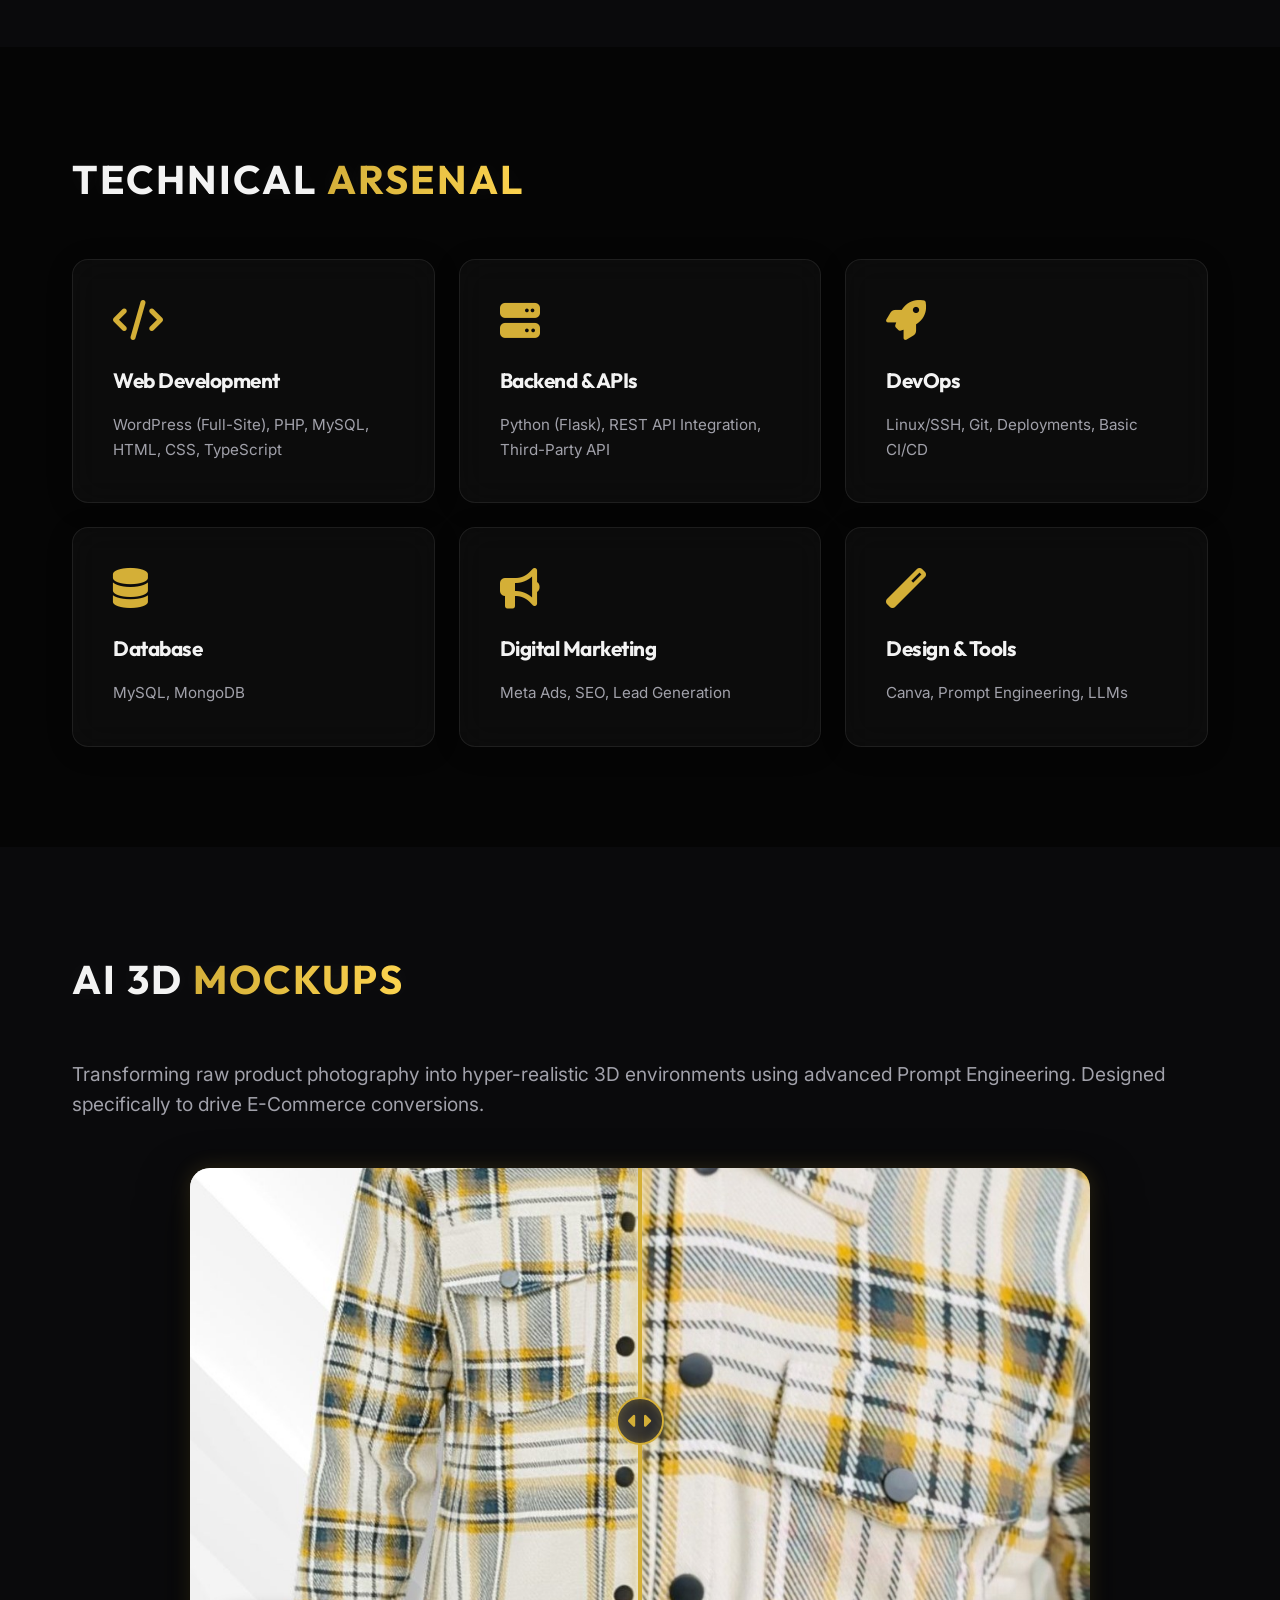
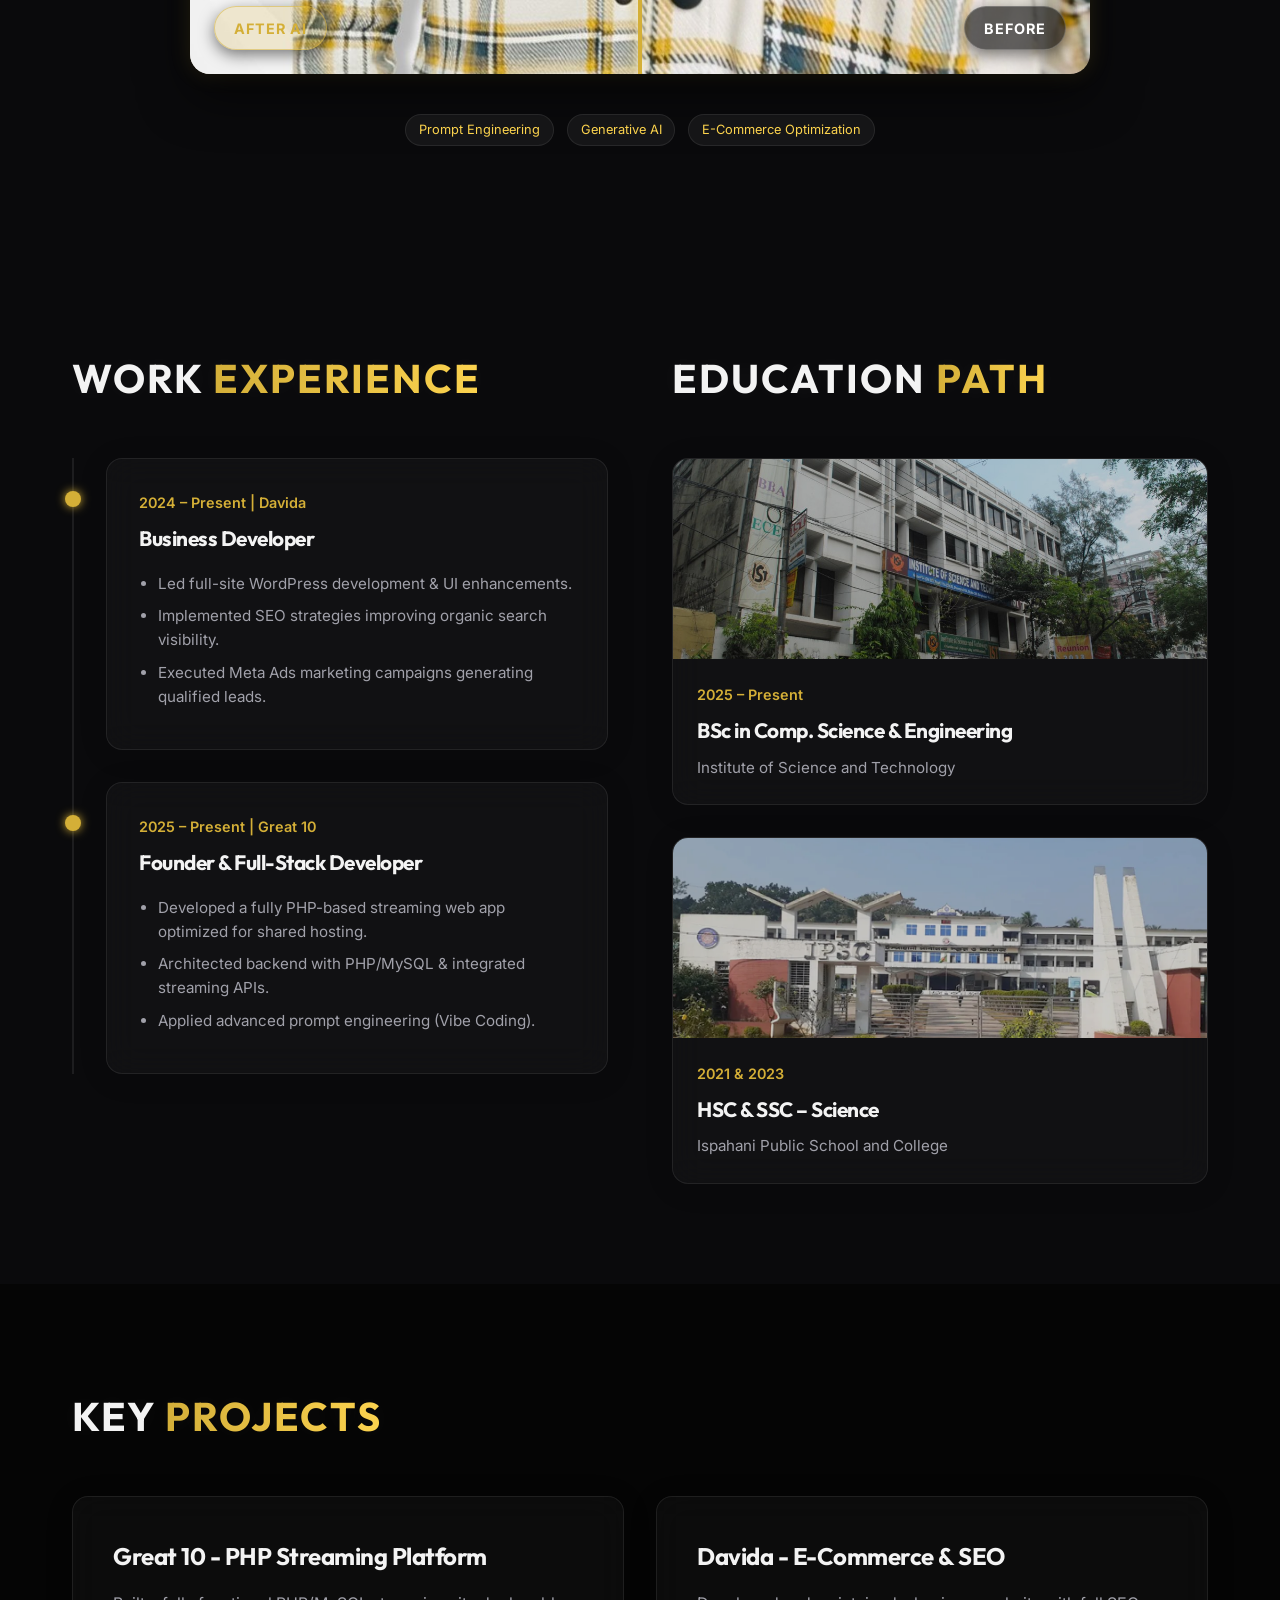
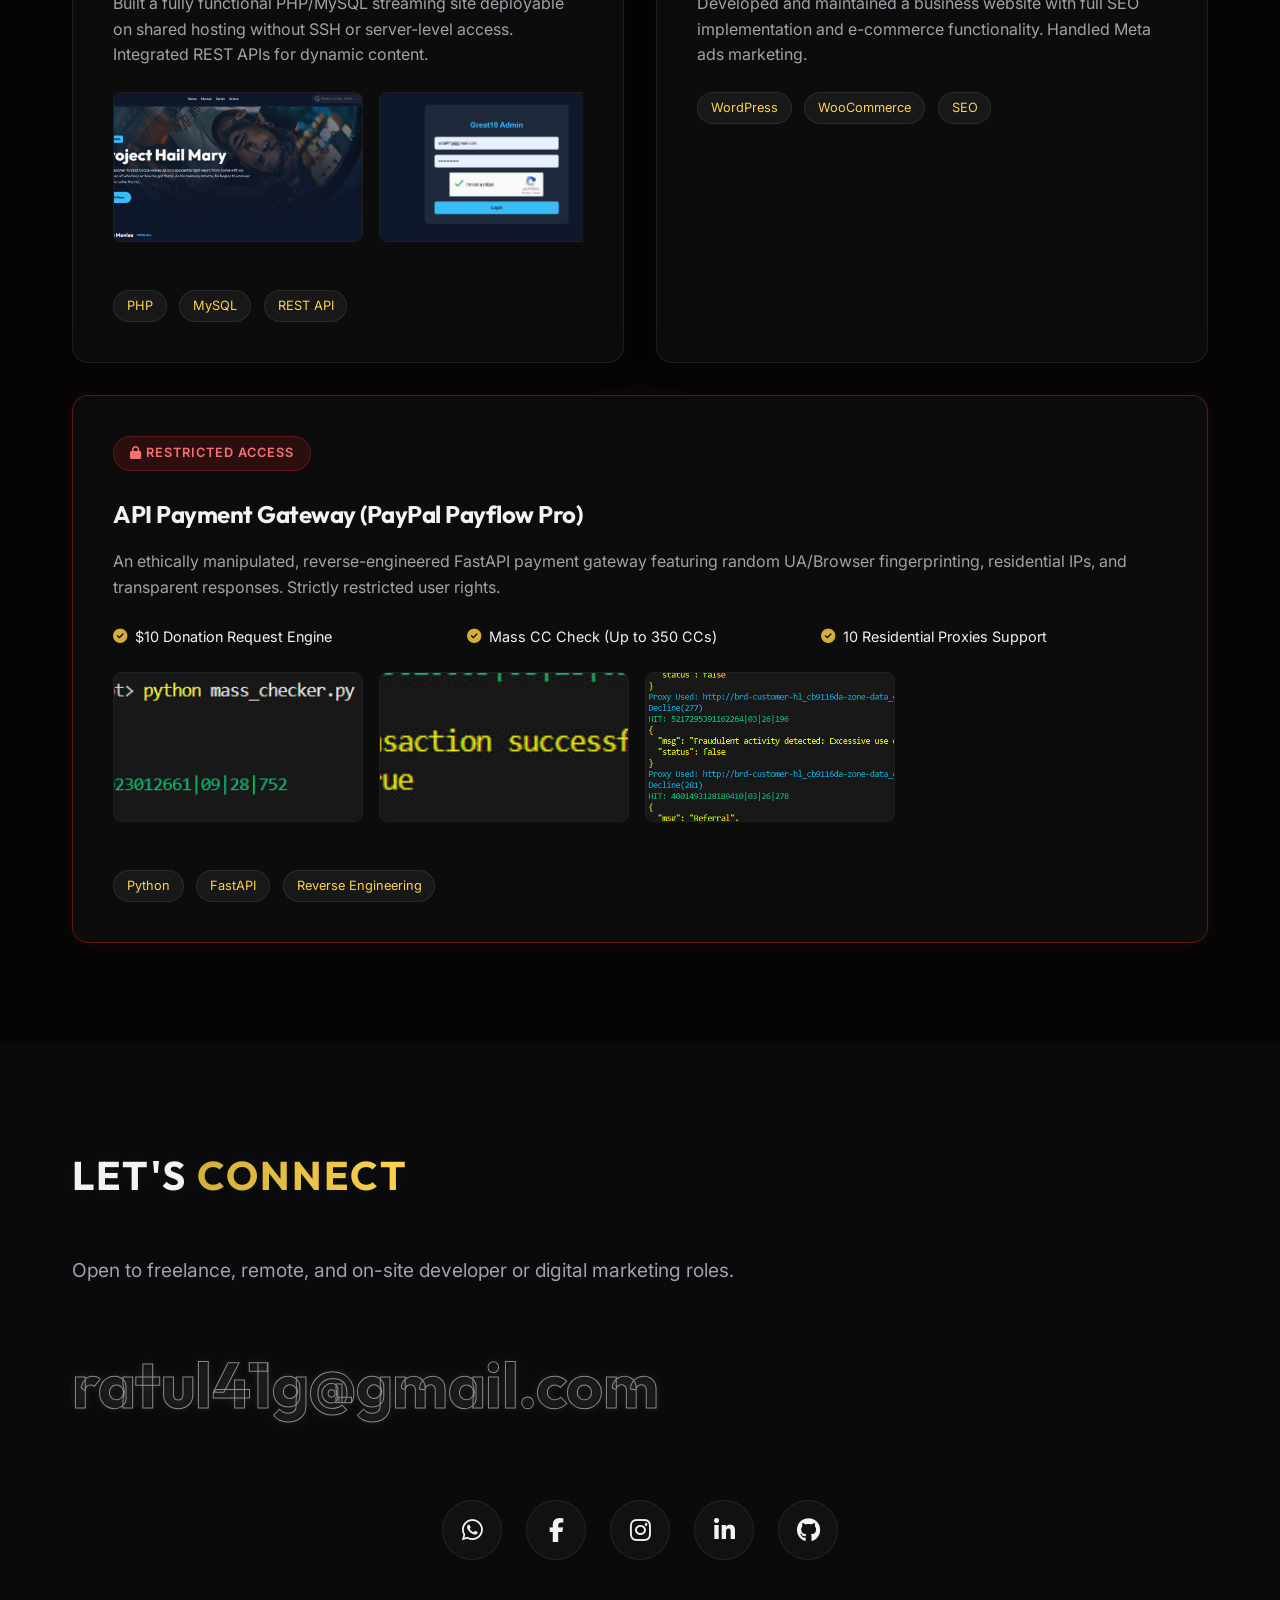
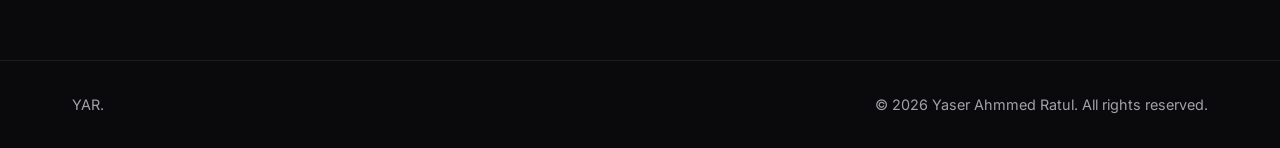
==== commit 2531deb7: "Premium overall redesign of Before/After AI Mockup slider UI UX" ====
--- a/index.html
+++ b/index.html
@@ -219,19 +219,23 @@
                     photography into hyper-realistic 3D environments using advanced Prompt Engineering. Designed
                     specifically to drive E-Commerce conversions.</p>
 
-                <div class="before-after-container glassmorphism fade-up delay-2">
+                <div class="before-after-container fade-up delay-2">
                     <div class="img-wrapper before-wrapper">
                         <img src="media/update/yukkk.jpg" alt="Before: Raw Product Photo" class="ba-img">
-                        <span class="ba-label label-before">Before (Raw)</span>
+                        <span class="ba-label label-before">Before</span>
                     </div>
                     <div class="img-wrapper after-wrapper">
                         <img src="media/update/mncvvv.jpg" alt="After: 3D AI Mockup" class="ba-img">
-                        <span class="ba-label label-after">After (AI Mockup)</span>
+                        <span class="ba-label label-after">After AI</span>
                     </div>
                     <input type="range" min="0" max="100" value="50" class="ba-slider" id="baSlider"
                         aria-label="Image comparison slider">
-                    <div class="slider-button">
-                        <i class="fas fa-arrows-alt-h"></i>
+
+                    <div class="slider-line" aria-hidden="true">
+                        <div class="slider-handle">
+                            <i class="fas fa-caret-left"></i>
+                            <i class="fas fa-caret-right"></i>
+                        </div>
                     </div>
                 </div>
 
--- a/styles.css
+++ b/styles.css
@@ -945,20 +945,27 @@
 }
 
 /* =========================================
-   Before/After AI Mockup Section
+   Before/After Premium AI Mockup Section
    ========================================= */
 .before-after-container {
     position: relative;
     width: 100%;
-    max-width: 800px;
+    max-width: 900px;
     margin: 0 auto;
-    border-radius: 12px;
+    border-radius: 20px;
     overflow: hidden;
     aspect-ratio: 16 / 9;
-    border: 1px solid var(--glass-border);
-    box-shadow: 0 10px 30px rgba(0, 0, 0, 0.5);
-    /* Variable for JS slider control */
+    background: #000;
+    box-shadow: 0 20px 50px rgba(0, 0, 0, 0.6), 0 0 20px rgba(212, 175, 55, 0.2);
     --position: 50%;
+    touch-action: pan-y;
+}
+
+@media (max-width: 768px) {
+    .before-after-container {
+        aspect-ratio: 4 / 3;
+        border-radius: 12px;
+    }
 }
 
 .img-wrapper {
@@ -967,31 +974,33 @@
     left: 0;
     width: 100%;
     height: 100%;
+    pointer-events: none;
 }
 
 .ba-img {
     width: 100%;
     height: 100%;
     object-fit: cover;
-}
-
-/* Second image is clipped via polygon bound to the --position variable */
+    object-position: center;
+    display: block;
+}
+
 .after-wrapper {
     clip-path: polygon(0 0, var(--position) 0, var(--position) 100%, 0 100%);
 }
 
 .ba-slider {
     position: absolute;
-    -webkit-appearance: none;
-    appearance: none;
+    top: 0;
+    left: 0;
     width: 100%;
     height: 100%;
     background: transparent;
+    appearance: none;
+    -webkit-appearance: none;
     outline: none;
+    z-index: 30;
     margin: 0;
-    top: 0;
-    left: 0;
-    z-index: 20;
     cursor: grab;
 }
 
@@ -1000,76 +1009,109 @@
 }
 
 .ba-slider::-webkit-slider-thumb {
+    appearance: none;
     -webkit-appearance: none;
-    appearance: none;
-    width: 4px;
+    width: 40px;
     height: 100vh;
     background: transparent;
     cursor: ew-resize;
 }
 
 .ba-slider::-moz-range-thumb {
-    width: 4px;
+    width: 40px;
     height: 100vh;
     background: transparent;
     cursor: ew-resize;
 }
 
-.slider-button {
+.slider-line {
+    position: absolute;
+    top: 0;
+    bottom: 0;
+    left: var(--position);
+    width: 4px;
+    background: var(--accent-primary);
+    transform: translateX(-50%);
+    box-shadow: 0 0 15px var(--accent-primary), 0 0 5px #fff;
     pointer-events: none;
+    z-index: 20;
+}
+
+.slider-handle {
     position: absolute;
     top: 50%;
-    left: var(--position);
+    left: 50%;
     transform: translate(-50%, -50%);
-    width: 40px;
-    height: 40px;
+    width: 48px;
+    height: 48px;
     border-radius: 50%;
-    background: var(--gradient-glow);
-    color: var(--bg-main);
+    background: rgba(20, 20, 25, 0.8);
+    border: 2px solid var(--accent-primary);
+    backdrop-filter: blur(8px);
     display: flex;
     justify-content: center;
     align-items: center;
-    z-index: 10;
-    box-shadow: 0 0 15px rgba(212, 175, 55, 0.5);
-}
-
-.slider-button i {
+    gap: 4px;
+    color: var(--accent-primary);
     font-size: 1.2rem;
-}
-
-.slider-button::before {
-    content: '';
-    position: absolute;
-    top: -1000px;
-    bottom: -1000px;
-    left: 50%;
-    width: 3px;
-    background: rgba(212, 175, 55, 0.8);
-    transform: translateX(-50%);
-    z-index: -1;
+    box-shadow: 0 0 20px rgba(212, 175, 55, 0.6), inset 0 0 10px rgba(212, 175, 55, 0.3);
+    transition: transform 0.2s cubic-bezier(0.16, 1, 0.3, 1), box-shadow 0.2s ease;
+}
+
+.ba-slider:active~.slider-line .slider-handle {
+    transform: translate(-50%, -50%) scale(1.15);
+    box-shadow: 0 0 30px rgba(212, 175, 55, 0.8), inset 0 0 15px rgba(212, 175, 55, 0.5);
 }
 
 .ba-label {
     position: absolute;
-    bottom: 20px;
-    padding: 0.5rem 1rem;
-    border-radius: 20px;
-    background: rgba(10, 10, 12, 0.7);
-    color: var(--text-main);
-    backdrop-filter: blur(5px);
-    font-size: 0.85rem;
-    font-weight: 600;
-    border: 1px solid var(--glass-border);
+    bottom: 24px;
+    padding: 0.6rem 1.2rem;
+    border-radius: 30px;
+    font-size: 0.9rem;
+    font-weight: 700;
+    letter-spacing: 1px;
+    text-transform: uppercase;
+    color: #fff;
     z-index: 5;
     pointer-events: none;
+    border: 1px solid rgba(255, 255, 255, 0.2);
+    box-shadow: 0 5px 15px rgba(0, 0, 0, 0.5);
+    transition: opacity 0.3s ease;
 }
 
 .label-before {
-    right: 20px;
+    right: 24px;
+    background: rgba(0, 0, 0, 0.6);
 }
 
 .label-after {
-    left: 20px;
+    left: 24px;
+    background: rgba(212, 175, 55, 0.2);
+    border-color: rgba(212, 175, 55, 0.5);
+    color: var(--accent-primary);
+}
+
+@media (max-width: 768px) {
+    .ba-label {
+        bottom: 15px;
+        padding: 0.4rem 0.8rem;
+        font-size: 0.75rem;
+    }
+
+    .label-before {
+        right: 15px;
+    }
+
+    .label-after {
+        left: 15px;
+    }
+
+    .slider-handle {
+        width: 36px;
+        height: 36px;
+        font-size: 1rem;
+    }
 }
 
 /* =========================================
